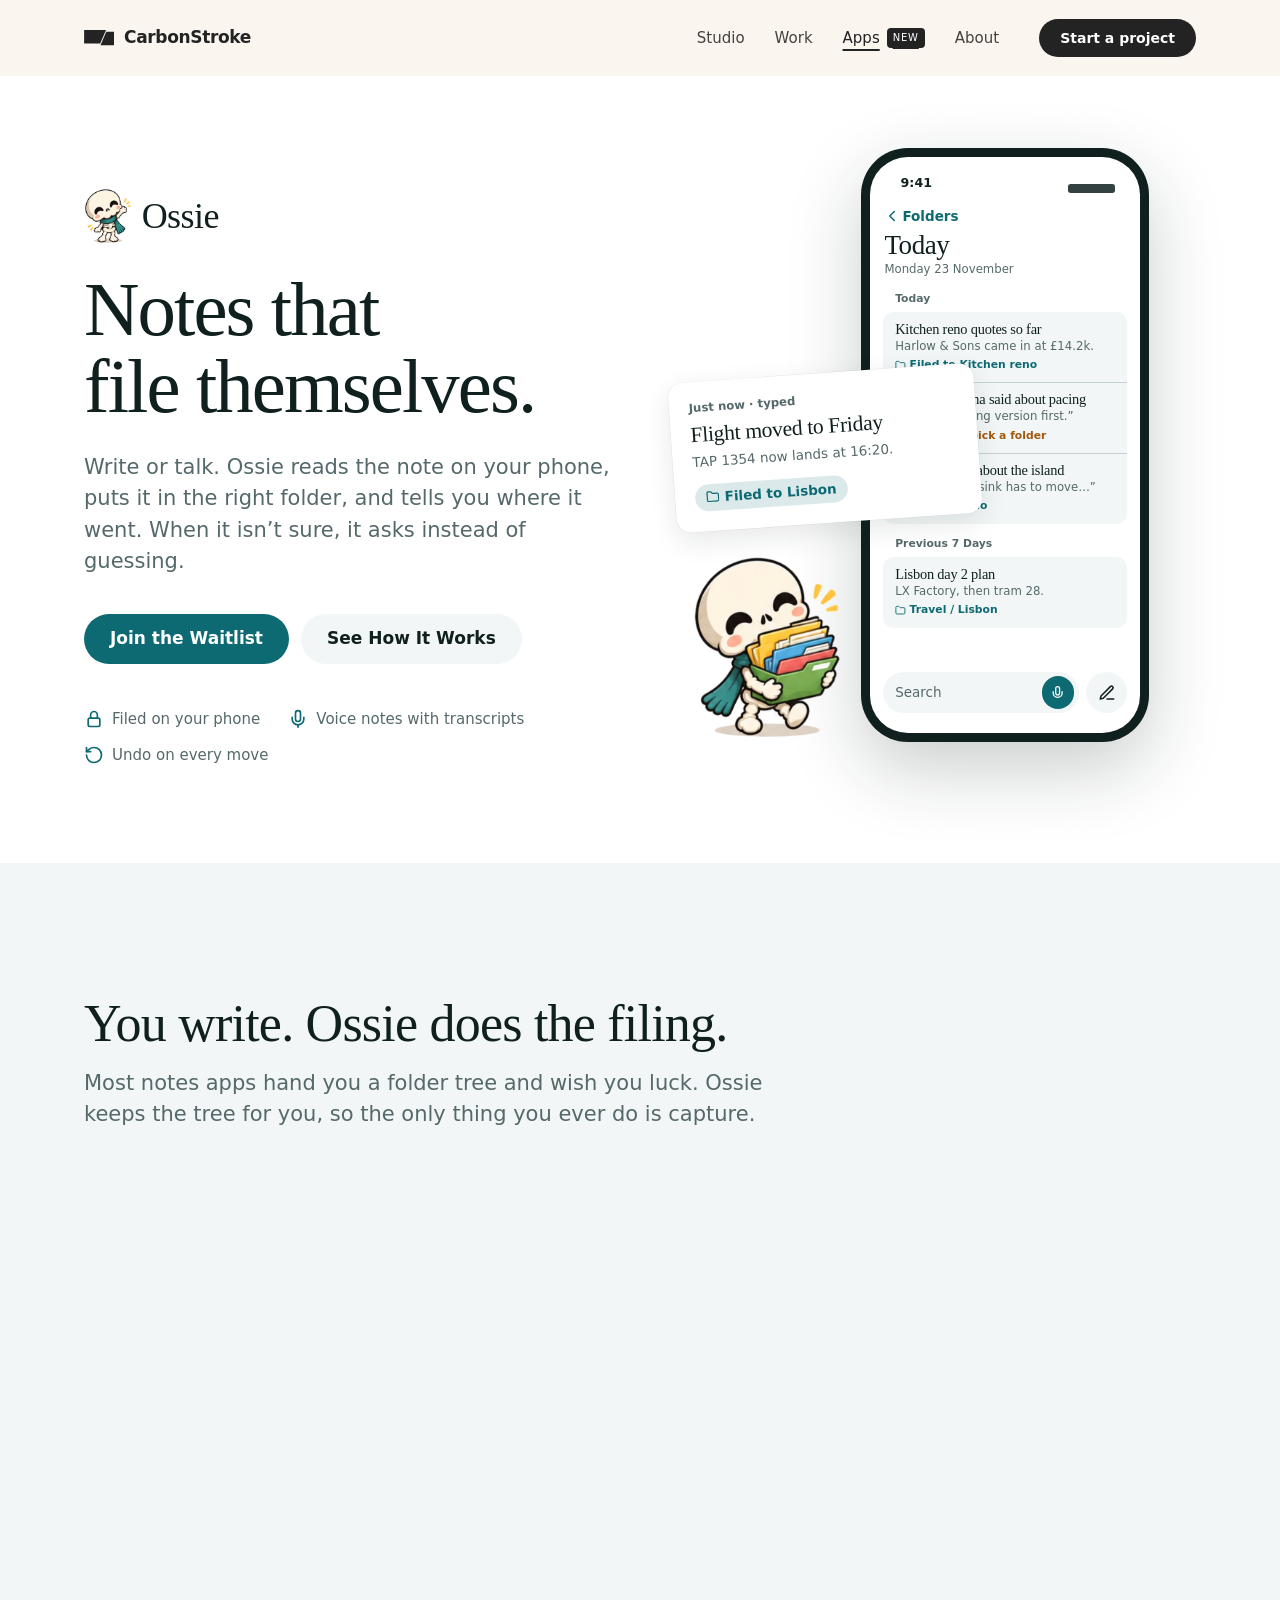
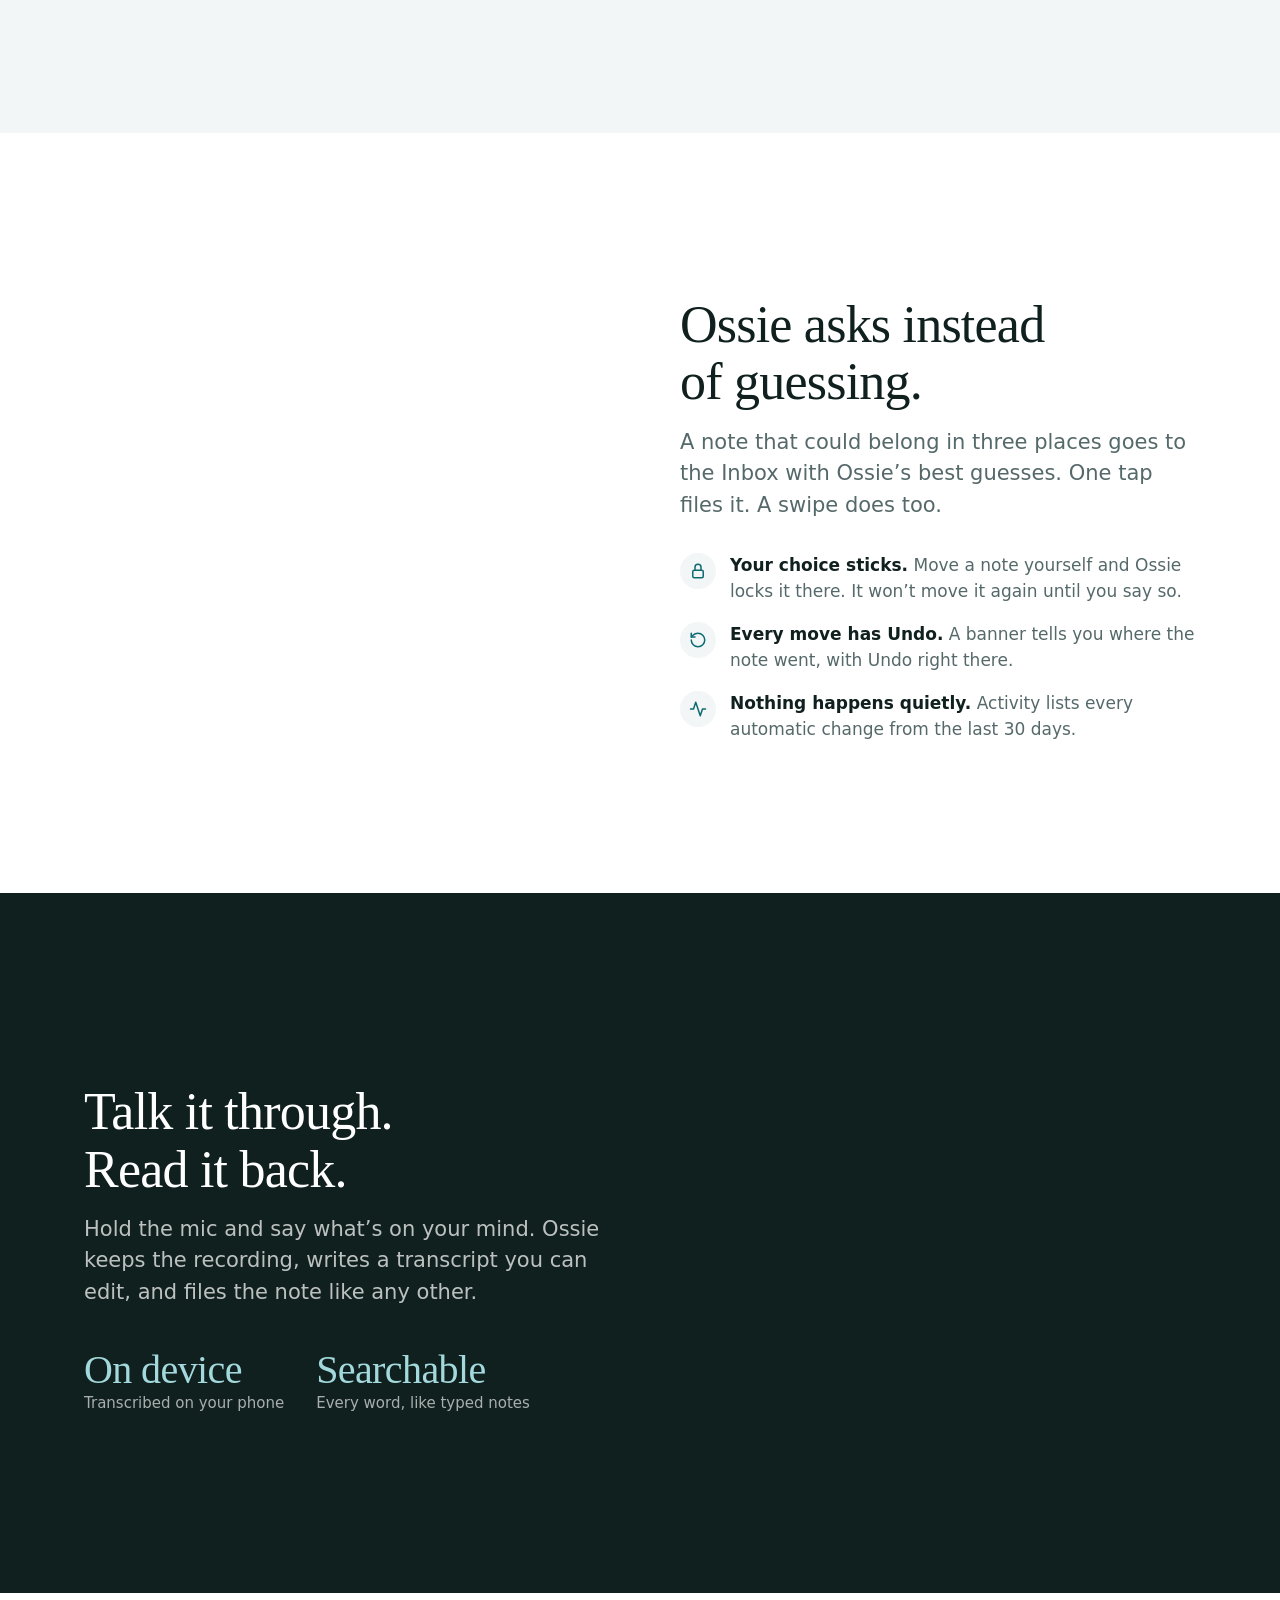
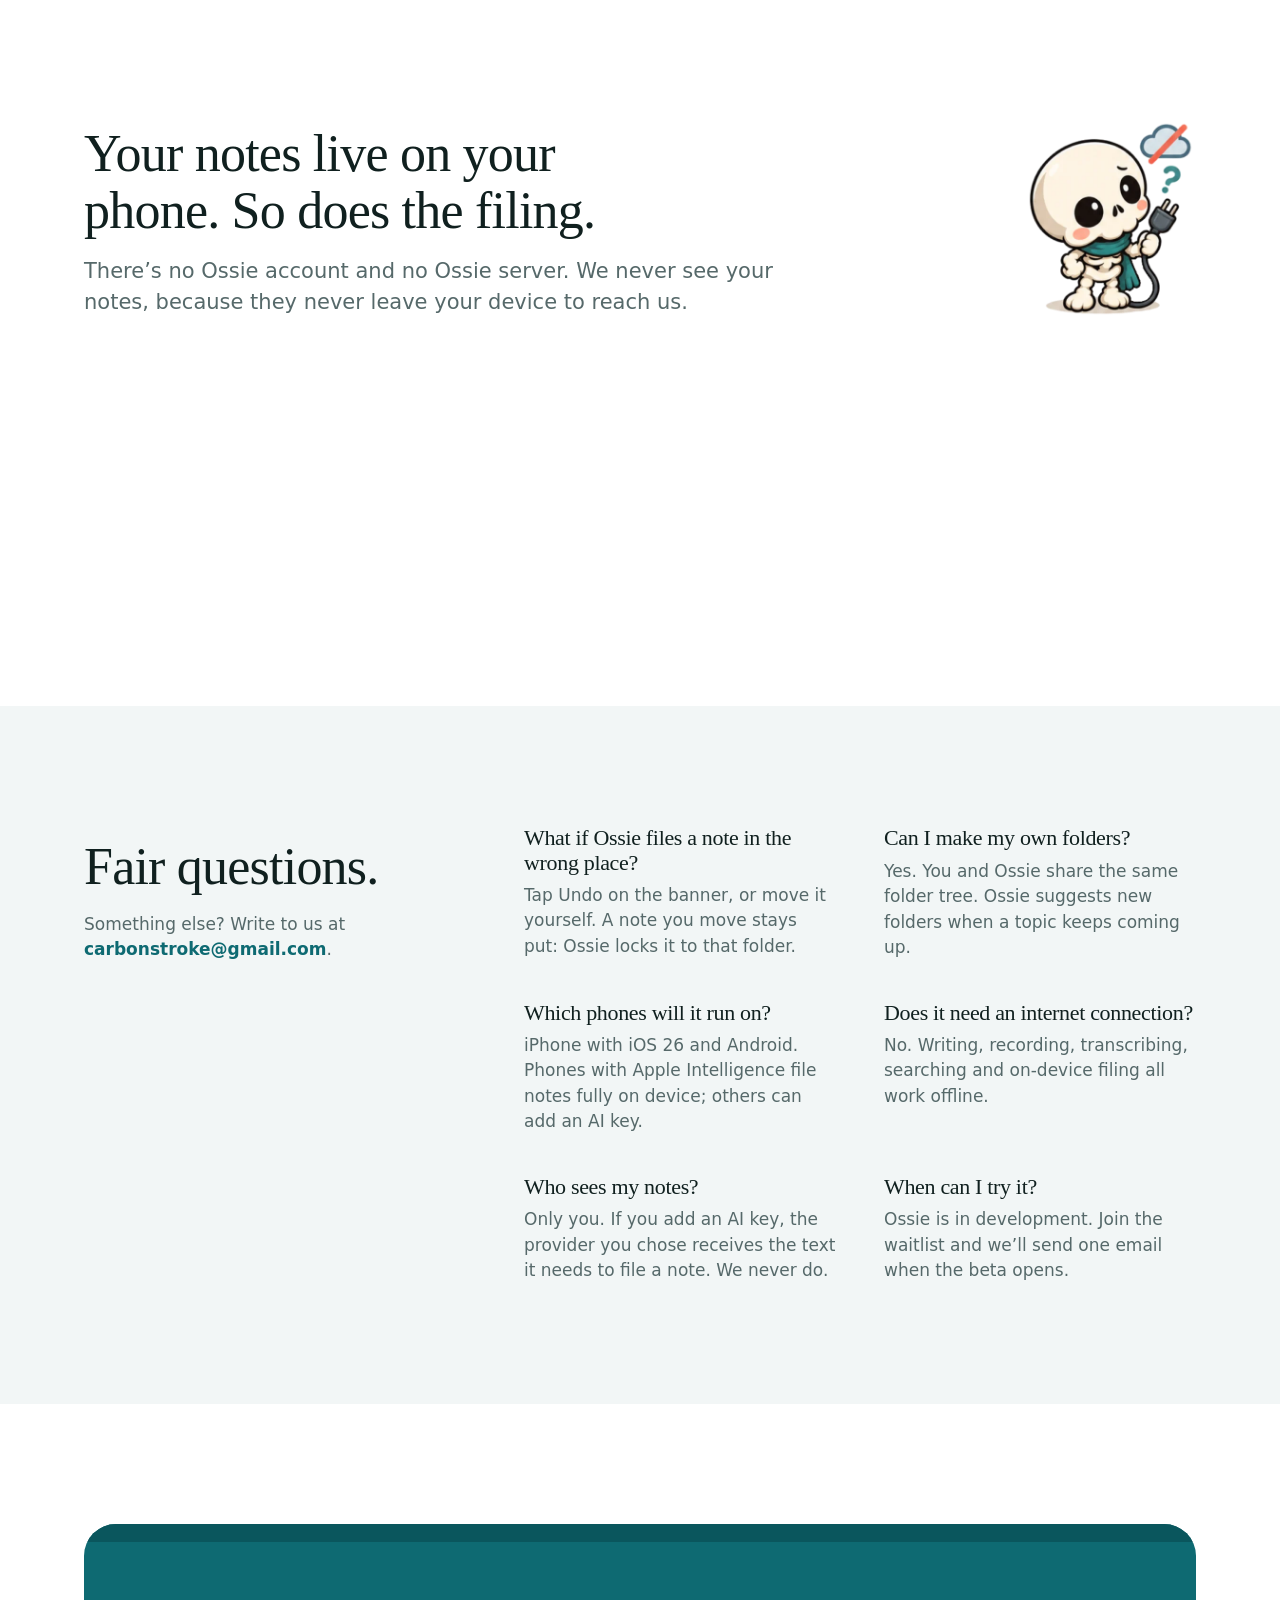
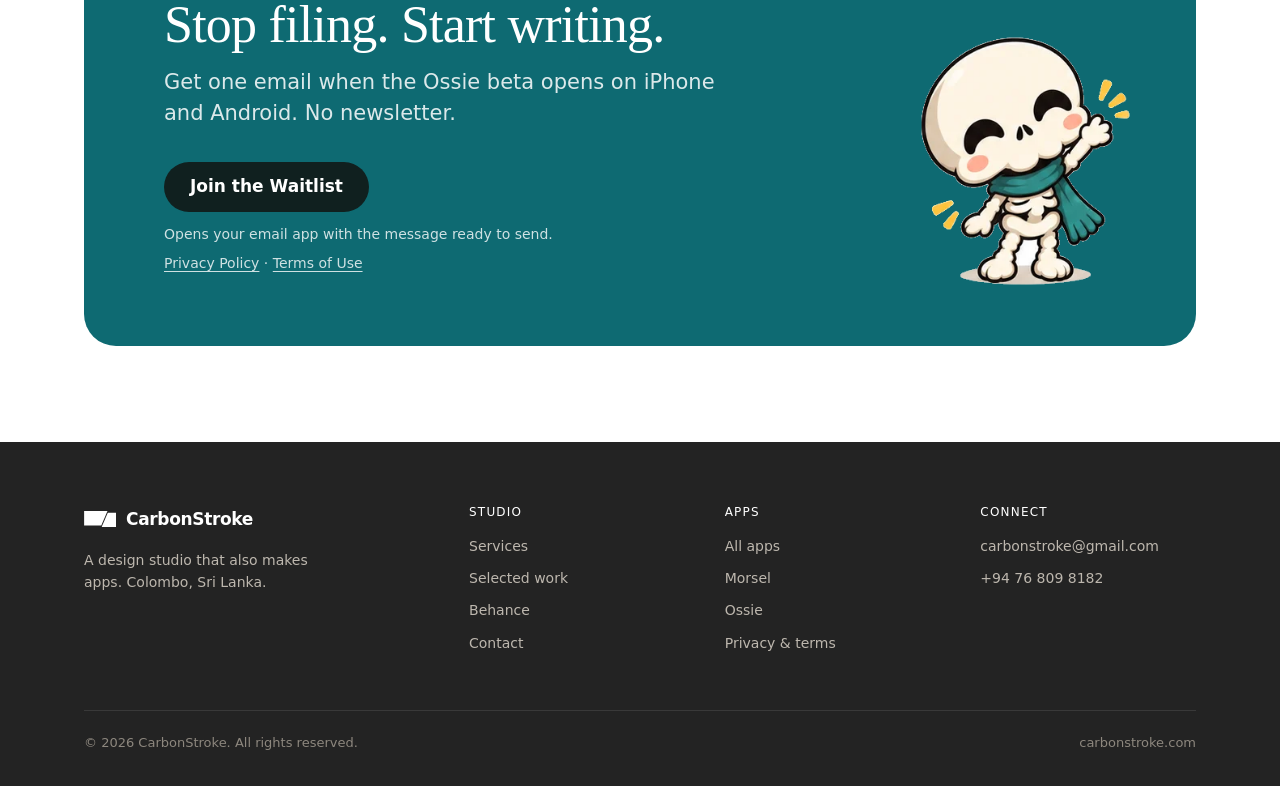
==== apps/ossie/index.html @ 04b5a880 "feat: add the Ossie product page - Add the Ossie landing page and placeholder privacy and terms page" ====
<!doctype html>
<html lang="en">
<head>
  <meta charset="utf-8" />
  <meta name="viewport" content="width=device-width, initial-scale=1" />

  <!-- Security. Same policy as every other page; see docs/security/hardening.md.
       The sha256 hash covers the one inline script at the bottom of this head.
       style-src has no 'unsafe-inline', so this page uses no style attributes:
       every rule lives in css/ossie.css. -->
  <meta http-equiv="Content-Security-Policy" content="
    default-src 'none';
    script-src 'self' 'sha256-/x7W7R75k8Roq0WaVRQX9blP4OufE5xbAdzklGxsgpw=';
    style-src 'self' https://fonts.googleapis.com;
    font-src https://fonts.gstatic.com;
    img-src 'self' data:;
    form-action 'none';
    base-uri 'none';
    upgrade-insecure-requests;
  " />
  <meta name="referrer" content="strict-origin-when-cross-origin" />

  <title>Ossie: notes that file themselves | CarbonStroke</title>
  <meta name="description" content="Write or talk. Ossie reads the note on your phone, puts it in the right folder, and tells you where it went. In development for iPhone and Android." />

  <meta property="og:title" content="Ossie: notes that file themselves" />
  <meta property="og:description" content="Write or talk. Ossie reads the note on your phone, puts it in the right folder, and tells you where it went." />
  <meta property="og:type" content="website" />
  <meta property="og:url" content="https://www.carbonstroke.com/apps/ossie/" />
  <meta property="og:image" content="https://www.carbonstroke.com/assets/img/hero.jpg" />

  <link rel="icon" type="image/svg+xml" href="../../assets/logo/cs-black.svg" />

  <link rel="preconnect" href="https://fonts.googleapis.com" />
  <link rel="preconnect" href="https://fonts.gstatic.com" crossorigin />
  <link href="https://fonts.googleapis.com/css2?family=Geist:wght@500;600;700&family=Figtree:wght@400;500;600;700&family=Newsreader:opsz,wght@6..72,400;6..72,500;6..72,600&display=swap" rel="stylesheet" />

  <link rel="stylesheet" href="../../css/styles.css?v=6" />
  <link rel="stylesheet" href="../../css/ossie.css?v=3" />

  <!-- Content ships visible; the scroll-reveal animation is opt-in and only
       applies once we know scripting is available. -->
  <script>document.documentElement.classList.add('js');</script>
</head>
<body>
<a class="skip" href="#main">Skip to content</a>
<header class="hdr" id="top">
  <div class="wrap hdr-in">
    <a class="brand" href="../../" aria-label="CarbonStroke home"><svg viewBox="0 0 196 100" fill="#232323" aria-hidden="true"><path d="M145.737 11.3223L107.428 99.926H195.958V11.3223H145.737Z"/><path d="M105.736 88.749L143.972 0.21875H0.587891V88.749H105.736Z"/></svg>CarbonStroke</a>
    <nav class="nav" aria-label="Primary">
      <a href="../../#studio">Studio</a>
      <a href="../../#work">Work</a>
      <a href="../../#apps" class="new on" aria-current="page">Apps <i class="tag-new">NEW</i></a>
      <a href="../../#about">About</a>
    </nav>
    <a class="btn btn-dark btn-sm" href="../../#contact">Start a project</a>
    <button class="nav-toggle" aria-label="Open menu" aria-expanded="false" aria-controls="mobile-menu"><span></span><span></span><span></span></button>
  </div>
  <div class="mobile-menu" id="mobile-menu" hidden>
    <a href="../../#studio">Studio</a>
    <a href="../../#work">Work</a>
    <a href="../../#apps">Apps</a>
    <a href="../../#about">About</a>
    <a class="btn btn-dark btn-sm" href="../../#contact">Start a project</a>
  </div>
</header>

<main id="main" class="os">

<!-- ================= HERO ================= -->
<section class="os-hero">
  <div class="os-wrap os-hero-in">
    <div class="os-hero-copy">
      <div class="os-brand"><img src="../../assets/img/apps/ossie/wave.webp" alt="" width="48" height="56" /><span>Ossie</span></div>
      <h1>Notes that<br />file themselves.</h1>
      <p class="os-lead">Write or talk. Ossie reads the note on your phone, puts it in the right folder, and tells you where it went. When it isn’t sure, it asks instead of guessing.</p>
      <div class="os-acts">
        <a class="os-btn" href="#waitlist">Join the Waitlist</a>
        <a class="os-btn secondary" href="#how">See How It Works</a>
      </div>
      <div class="os-facts">
        <span><svg class="os-ic" viewBox="0 0 24 24" aria-hidden="true"><rect x="5" y="11" width="14" height="10" rx="2"/><path d="M8 11V7a4 4 0 0 1 8 0v4"/></svg>Filed on your phone</span>
        <span><svg class="os-ic" viewBox="0 0 24 24" aria-hidden="true"><path d="M12 2a3 3 0 0 0-3 3v7a3 3 0 0 0 6 0V5a3 3 0 0 0-3-3Z"/><path d="M19 10v2a7 7 0 0 1-14 0v-2"/><line x1="12" x2="12" y1="19" y2="22"/></svg>Voice notes with transcripts</span>
        <span><svg class="os-ic" viewBox="0 0 24 24" aria-hidden="true"><path d="M3 12a9 9 0 1 0 9-9 9.75 9.75 0 0 0-6.74 2.74L3 8"/><path d="M3 3v5h5"/></svg>Undo on every move</span>
      </div>
    </div>

    <div class="os-art" role="img" aria-label="Ossie’s Today screen on a phone, listing notes and the folders they were filed to, next to a new note that says Filed to Lisbon">
      <div class="os-phone" aria-hidden="true"><div class="os-screen">
        <div class="os-status"><span>9:41</span><i></i></div>
        <div class="os-back"><svg class="os-ic" viewBox="0 0 24 24"><path d="m15 18-6-6 6-6"/></svg>Folders</div>
        <div class="os-scr-title nr">Today</div>
        <div class="os-scr-date">Monday 23 November</div>
        <div class="os-gl">Today</div>
        <div class="os-grp">
          <div class="os-row"><h4>Kitchen reno quotes so far</h4><p>Harlow &amp; Sons came in at £14.2k.</p><div class="os-fo"><svg class="os-ic" viewBox="0 0 24 24"><path d="M20 20a2 2 0 0 0 2-2V8a2 2 0 0 0-2-2h-7.9a2 2 0 0 1-1.69-.9L9.6 3.9A2 2 0 0 0 7.93 3H4a2 2 0 0 0-2 2v13a2 2 0 0 0 2 2Z"/></svg>Filed to Kitchen reno</div></div>
          <div class="os-row"><h4>Something Ama said about pacing</h4><p>“Ship the boring version first.”</p><div class="os-fo inbox"><svg class="os-ic" viewBox="0 0 24 24"><polyline points="22 12 16 12 14 15 10 15 8 12 2 12"/><path d="M5.45 5.11 2 12v6a2 2 0 0 0 2 2h16a2 2 0 0 0 2-2v-6l-3.45-6.89A2 2 0 0 0 16.76 4H7.24a2 2 0 0 0-1.79 1.11z"/></svg>In Inbox · pick a folder</div></div>
          <div class="os-row"><h4>Call with Dev about the island</h4><p>0:42 · “so the sink has to move…”</p><div class="os-fo"><svg class="os-ic" viewBox="0 0 24 24"><path d="M20 20a2 2 0 0 0 2-2V8a2 2 0 0 0-2-2h-7.9a2 2 0 0 1-1.69-.9L9.6 3.9A2 2 0 0 0 7.93 3H4a2 2 0 0 0-2 2v13a2 2 0 0 0 2 2Z"/></svg>Kitchen reno</div></div>
        </div>
        <div class="os-gl">Previous 7 Days</div>
        <div class="os-grp">
          <div class="os-row"><h4>Lisbon day 2 plan</h4><p>LX Factory, then tram 28.</p><div class="os-fo"><svg class="os-ic" viewBox="0 0 24 24"><path d="M20 20a2 2 0 0 0 2-2V8a2 2 0 0 0-2-2h-7.9a2 2 0 0 1-1.69-.9L9.6 3.9A2 2 0 0 0 7.93 3H4a2 2 0 0 0-2 2v13a2 2 0 0 0 2 2Z"/></svg>Travel / Lisbon</div></div>
        </div>
        <div class="os-dock">
          <div class="os-search">Search<b><svg class="os-ic" viewBox="0 0 24 24"><path d="M12 2a3 3 0 0 0-3 3v7a3 3 0 0 0 6 0V5a3 3 0 0 0-3-3Z"/><path d="M19 10v2a7 7 0 0 1-14 0v-2"/></svg></b></div>
          <span class="os-compose"><svg class="os-ic" viewBox="0 0 24 24"><path d="M12 20h9"/><path d="M16.5 3.5a2.12 2.12 0 0 1 3 3L7 19l-4 1 1-4Z"/></svg></span>
        </div>
      </div></div>
      <div class="os-ncard" aria-hidden="true">
        <div class="os-ncard-meta">Just now · typed</div>
        <h3>Flight moved to Friday</h3>
        <p>TAP 1354 now lands at 16:20.</p>
        <span class="os-pill"><svg viewBox="0 0 24 24"><path d="M20 20a2 2 0 0 0 2-2V8a2 2 0 0 0-2-2h-7.9a2 2 0 0 1-1.69-.9L9.6 3.9A2 2 0 0 0 7.93 3H4a2 2 0 0 0-2 2v13a2 2 0 0 0 2 2Z"/></svg>Filed to Lisbon</span>
      </div>
      <img class="os-mascot" src="../../assets/img/apps/ossie/folders.webp" alt="" width="171" height="210" />
    </div>
  </div>
</section>

<!-- ================= HOW IT WORKS ================= -->
<section class="os-how" id="how">
  <div class="os-wrap">
    <div class="os-intro">
      <h2 class="os-h2">You write. Ossie does the filing.</h2>
      <p class="os-lead">Most notes apps hand you a folder tree and wish you luck. Ossie keeps the tree for you, so the only thing you ever do is capture.</p>
    </div>
    <div class="os-steps">
      <article class="os-step reveal">
        <div class="os-step-top"><span class="nr" aria-hidden="true">1</span><img src="../../assets/img/apps/ossie/writing.webp" alt="" width="93" height="120" loading="lazy" /></div>
        <h3>Write or talk</h3>
        <p>Open Ossie and you land on Today. Type a note or hold the mic. No folder to choose, no title required. Tap Done.</p>
      </article>
      <article class="os-step reveal">
        <div class="os-step-top"><span class="nr" aria-hidden="true">2</span><img src="../../assets/img/apps/ossie/folders.webp" alt="" width="98" height="120" loading="lazy" /></div>
        <h3>Ossie files it</h3>
        <p>It reads the note, picks a folder, adds a title and a few tags, and makes a new folder when nothing fits.</p>
        <div class="os-tags">
          <span class="os-pill"><svg viewBox="0 0 24 24" aria-hidden="true"><path d="M20 20a2 2 0 0 0 2-2V8a2 2 0 0 0-2-2h-7.9a2 2 0 0 1-1.69-.9L9.6 3.9A2 2 0 0 0 7.93 3H4a2 2 0 0 0-2 2v13a2 2 0 0 0 2 2Z"/></svg>Filed to Kitchen reno</span>
          <span class="os-pill neutral">#quotes</span>
        </div>
      </article>
      <article class="os-step reveal">
        <div class="os-step-top"><span class="nr" aria-hidden="true">3</span><img src="../../assets/img/apps/ossie/thumbs.webp" alt="" width="102" height="120" loading="lazy" /></div>
        <h3>Find it later</h3>
        <p>Browse a tidy folder tree, open a tag, or search from the bottom of any screen. The note is where you’d look for it.</p>
      </article>
    </div>
  </div>
</section>

<!-- ================= INBOX ================= -->
<section class="os-inbox" id="inbox">
  <div class="os-wrap os-split">
    <div class="os-inbox-card reveal" role="img" aria-label="Ossie’s Inbox: a note about pacing waits with three best-guess folders, Work / Product, Ideas and Reading">
      <div aria-hidden="true">
        <div class="os-inbox-head"><svg class="os-ic" viewBox="0 0 24 24"><polyline points="22 12 16 12 14 15 10 15 8 12 2 12"/><path d="M5.45 5.11 2 12v6a2 2 0 0 0 2 2h16a2 2 0 0 0 2-2v-6l-3.45-6.89A2 2 0 0 0 16.76 4H7.24a2 2 0 0 0-1.79 1.11z"/></svg>Inbox · 2 notes need a folder</div>
        <div class="os-note">
          <div class="os-note-meta">9:33 · typed</div>
          <h3>Something Ama said about pacing</h3>
          <p>“Ship the boring version first, then make it lovely.”</p>
          <div class="os-guess-label">Best guesses</div>
          <div class="os-guesses"><span class="on">Work / Product</span><span>Ideas</span><span>Reading</span><span class="other">Other…</span></div>
        </div>
        <div class="os-note faded">
          <h3>Book the boiler service</h3>
          <p>Swipe right to file to Home, left for more folders.</p>
        </div>
      </div>
      <img class="os-mascot" src="../../assets/img/apps/ossie/inbox.webp" alt="" width="165" height="190" loading="lazy" />
    </div>
    <div>
      <h2 class="os-h2">Ossie asks instead of guessing.</h2>
      <p class="os-lead">A note that could belong in three places goes to the Inbox with Ossie’s best guesses. One tap files it. A swipe does too.</p>
      <ul class="os-points">
        <li><span aria-hidden="true"><svg class="os-ic" viewBox="0 0 24 24"><rect x="5" y="11" width="14" height="10" rx="2"/><path d="M8 11V7a4 4 0 0 1 8 0v4"/></svg></span><div><b>Your choice sticks.</b> <span class="os-muted">Move a note yourself and Ossie locks it there. It won’t move it again until you say so.</span></div></li>
        <li><span aria-hidden="true"><svg class="os-ic" viewBox="0 0 24 24"><path d="M3 12a9 9 0 1 0 9-9 9.75 9.75 0 0 0-6.74 2.74L3 8"/><path d="M3 3v5h5"/></svg></span><div><b>Every move has Undo.</b> <span class="os-muted">A banner tells you where the note went, with Undo right there.</span></div></li>
        <li><span aria-hidden="true"><svg class="os-ic" viewBox="0 0 24 24"><path d="M22 12h-4l-3 9L9 3l-3 9H2"/></svg></span><div><b>Nothing happens quietly.</b> <span class="os-muted">Activity lists every automatic change from the last 30 days.</span></div></li>
      </ul>
    </div>
  </div>
</section>

<!-- ================= VOICE ================= -->
<section class="os-voice" id="voice">
  <div class="os-wrap os-split">
    <div>
      <h2 class="os-h2">Talk it through.<br />Read it back.</h2>
      <p class="os-lead">Hold the mic and say what’s on your mind. Ossie keeps the recording, writes a transcript you can edit, and files the note like any other.</p>
      <div class="os-stats">
        <div><div class="nr">On device</div><div>Transcribed on your phone</div></div>
        <div><div class="nr">Searchable</div><div>Every word, like typed notes</div></div>
      </div>
    </div>
    <div class="os-voice-art reveal">
      <div class="os-vcard" role="img" aria-label="A 42-second voice note called Call with Dev about the island, with its transcript, filed to Kitchen reno">
        <div aria-hidden="true">
          <div class="os-note-meta">Monday 9:12 · voice note</div>
          <h3>Call with Dev about the island</h3>
          <div class="os-player">
            <span class="os-play"><svg viewBox="0 0 24 24"><polygon points="7 4 20 12 7 20 7 4"/></svg></span>
            <svg class="os-wave" viewBox="0 0 260 36" preserveAspectRatio="none"><g fill="#A3D9DC"><rect x="0" y="14" width="4" height="8" rx="2"/><rect x="9" y="9" width="4" height="18" rx="2"/><rect x="18" y="4" width="4" height="28" rx="2"/><rect x="27" y="11" width="4" height="14" rx="2"/><rect x="36" y="6" width="4" height="24" rx="2"/><rect x="45" y="13" width="4" height="10" rx="2"/><rect x="54" y="2" width="4" height="32" rx="2"/><rect x="63" y="9" width="4" height="18" rx="2"/><rect x="72" y="12" width="4" height="12" rx="2"/><rect x="81" y="5" width="4" height="26" rx="2"/></g><g fill="#3A3A3C"><rect x="90" y="10" width="4" height="16" rx="2"/><rect x="99" y="4" width="4" height="28" rx="2"/><rect x="108" y="12" width="4" height="12" rx="2"/><rect x="117" y="7" width="4" height="22" rx="2"/><rect x="126" y="14" width="4" height="8" rx="2"/><rect x="135" y="3" width="4" height="30" rx="2"/><rect x="144" y="10" width="4" height="16" rx="2"/><rect x="153" y="6" width="4" height="24" rx="2"/><rect x="162" y="12" width="4" height="12" rx="2"/><rect x="171" y="8" width="4" height="20" rx="2"/><rect x="180" y="13" width="4" height="10" rx="2"/><rect x="189" y="5" width="4" height="26" rx="2"/><rect x="198" y="11" width="4" height="14" rx="2"/><rect x="207" y="8" width="4" height="20" rx="2"/><rect x="216" y="14" width="4" height="8" rx="2"/><rect x="225" y="6" width="4" height="24" rx="2"/><rect x="234" y="11" width="4" height="14" rx="2"/><rect x="243" y="14" width="4" height="8" rx="2"/><rect x="252" y="15" width="4" height="6" rx="2"/></g></svg>
            <span>0:42</span>
          </div>
          <div class="os-tr-label">Transcript</div>
          <p>So the sink has to move about forty centimetres left, which means the island loses one drawer stack. Dev thinks we keep the overhang. Ask Harlow if that changes the quote.</p>
          <div class="os-tags"><span class="os-pill">Filed to Kitchen reno</span><span class="os-pill neutral">#island</span></div>
        </div>
      </div>
      <img class="os-mascot" src="../../assets/img/apps/ossie/mic.webp" alt="" width="153" height="180" loading="lazy" />
    </div>
  </div>
</section>

<!-- ================= PRIVACY ================= -->
<section class="os-privacy" id="privacy">
  <div class="os-wrap">
    <div class="os-privacy-head">
      <div class="os-intro">
        <h2 class="os-h2">Your notes live on your phone. So does the filing.</h2>
        <p class="os-lead">There’s no Ossie account and no Ossie server. We never see your notes, because they never leave your device to reach us.</p>
      </div>
      <img src="../../assets/img/apps/ossie/unplugged.webp" alt="" width="171" height="200" loading="lazy" />
    </div>
    <div class="os-modes">
      <div class="os-mode reveal">
        <svg class="os-ic" viewBox="0 0 24 24" aria-hidden="true"><rect x="5" y="2" width="14" height="20" rx="2"/><path d="M12 18h.01"/></svg>
        <h3>With Apple Intelligence</h3>
        <p>Filing, titles and tags run on the on-device model. Nothing is sent anywhere.</p>
      </div>
      <div class="os-mode reveal">
        <svg class="os-ic" viewBox="0 0 24 24" aria-hidden="true"><circle cx="7.5" cy="15.5" r="5.5"/><path d="m21 2-9.6 9.6"/><path d="m15.5 7.5 3 3L22 7l-3-3"/></svg>
        <h3>With your own AI key</h3>
        <p>On other phones, paste a key from Anthropic, OpenAI, Gemini or another provider. Notes go straight from your phone to them, never through us.</p>
      </div>
      <div class="os-mode reveal">
        <svg class="os-ic" viewBox="0 0 24 24" aria-hidden="true"><path d="M20 20a2 2 0 0 0 2-2V8a2 2 0 0 0-2-2h-7.9a2 2 0 0 1-1.69-.9L9.6 3.9A2 2 0 0 0 7.93 3H4a2 2 0 0 0-2 2v13a2 2 0 0 0 2 2Z"/></svg>
        <h3>With no AI at all</h3>
        <p>Writing, voice, transcripts, search and manual filing all still work. New notes wait in the Inbox with simple suggestions.</p>
      </div>
    </div>
  </div>
</section>

<!-- ================= FAQ ================= -->
<section class="os-faq" id="faq">
  <div class="os-wrap os-faq-in">
    <div>
      <h2 class="os-h2">Fair questions.</h2>
      <p class="os-muted">Something else? Write to us at <a href="mailto:carbonstroke@gmail.com?subject=Question%20about%20Ossie">carbonstroke@gmail.com</a>.</p>
    </div>
    <div class="os-qs">
      <div><h3>What if Ossie files a note in the wrong place?</h3><p>Tap Undo on the banner, or move it yourself. A note you move stays put: Ossie locks it to that folder.</p></div>
      <div><h3>Can I make my own folders?</h3><p>Yes. You and Ossie share the same folder tree. Ossie suggests new folders when a topic keeps coming up.</p></div>
      <div><h3>Which phones will it run on?</h3><p>iPhone with iOS 26 and Android. Phones with Apple Intelligence file notes fully on device; others can add an AI key.</p></div>
      <div><h3>Does it need an internet connection?</h3><p>No. Writing, recording, transcribing, searching and on-device filing all work offline.</p></div>
      <div><h3>Who sees my notes?</h3><p>Only you. If you add an AI key, the provider you chose receives the text it needs to file a note. We never do.</p></div>
      <div><h3>When can I try it?</h3><p>Ossie is in development. Join the waitlist and we’ll send one email when the beta opens.</p></div>
    </div>
  </div>
</section>

<!-- ================= WAITLIST ================= -->
<section class="os-wait" id="waitlist">
  <div class="os-wrap">
    <div class="os-wait-box">
      <div>
        <h2 class="os-h2">Stop filing. Start writing.</h2>
        <p class="os-lead">Get one email when the Ossie beta opens on iPhone and Android. No newsletter.</p>
        <div class="os-acts">
          <a class="os-btn dark" href="mailto:carbonstroke@gmail.com?subject=Add%20me%20to%20the%20Ossie%20waitlist&amp;body=Please%20email%20me%20when%20the%20Ossie%20beta%20opens.">Join the Waitlist</a>
          <small>Opens your email app with the message ready to send.</small>
          <small class="os-legal-links"><a href="privacy.html">Privacy Policy</a> · <a href="terms.html">Terms of Use</a></small>
        </div>
      </div>
      <img src="../../assets/img/apps/ossie/wave.webp" alt="" width="221" height="260" loading="lazy" />
    </div>
  </div>
</section>

</main>

<footer class="ft" id="about">
  <div class="wrap">
    <div class="ft-in">
      <div>
        <a class="brand" href="../../" aria-label="CarbonStroke home"><svg viewBox="0 0 196 100" fill="#fff" aria-hidden="true"><path d="M145.737 11.3223L107.428 99.926H195.958V11.3223H145.737Z"/><path d="M105.736 88.749L143.972 0.21875H0.587891V88.749H105.736Z"/></svg>CarbonStroke</a>
        <p class="ft-about">A design studio that also makes apps. Colombo, Sri Lanka.</p>
      </div>
      <div>
        <h4>Studio</h4>
        <ul>
          <li><a href="../../#studio">Services</a></li>
          <li><a href="../../#work">Selected work</a></li>
          <li><a href="https://www.behance.net/kumudithaperera" rel="noopener">Behance</a></li>
          <li><a href="../../#contact">Contact</a></li>
        </ul>
      </div>
      <div>
        <h4>Apps</h4>
        <ul>
          <li><a href="../../#apps">All apps</a></li>
          <li><a href="../morsel.html">Morsel</a></li>
          <li><a href="./">Ossie</a></li>
          <li><a href="https://morselrecipe.github.io/privacy.html" rel="noopener">Privacy &amp; terms</a></li>
        </ul>
      </div>
      <div>
        <h4>Connect</h4>
        <ul>
          <li><a href="mailto:carbonstroke@gmail.com">carbonstroke@gmail.com</a></li>
          <li><a href="tel:+94768098182">+94 76 809 8182</a></li>
        </ul>
      </div>
    </div>
    <div class="ft-b"><span>&copy; <span id="year">2026</span> CarbonStroke. All rights reserved.</span><span>carbonstroke.com</span></div>
  </div>
</footer>

<script src="../../js/main.js?v=4"></script>
</body>
</html>
---- css/styles.css ----
/* ============================================================
   CarbonStroke — site styles
   Active theme: Geist (headings) + Figtree (body and labels).
   Source designs: Doop canvas "CarbonStroke website" (Landing A
   and the case study frames).
   ============================================================ */

:root {
  --cream: #faf5ee;
  --cream-2: #f3ebdf;
  --ink: #232323;
  --muted: #6a6660;
  --body: #3f3b36;
  --orange: #e5843c;
  --orange-t: #a8511a;
  --paprika: #e8552d;
  --line: #e6dfd4;
  --head: "Geist", system-ui, sans-serif;
  --sans: "Figtree", system-ui, sans-serif;
}

*, *::before, *::after { margin: 0; box-sizing: border-box; }
html { scroll-behavior: smooth; }
body {
  font-family: var(--sans);
  color: var(--ink);
  background: var(--cream);
  font-size: 16px;
  line-height: 1.6;
  -webkit-font-smoothing: antialiased;
  overflow-x: hidden;
}
img { display: block; max-width: 100%; height: auto; }
a { color: inherit; text-decoration: none; }
h1, h2, h3, h4 { font-family: var(--head); font-weight: 600; letter-spacing: -.04em; line-height: 1.08; }
:focus-visible { outline: 2px solid var(--orange); outline-offset: 3px; border-radius: 4px; }
section[id], footer[id] { scroll-margin-top: 24px; }

.wrap { max-width: 1160px; margin: 0 auto; padding: 0 24px; }
.skip { position: absolute; left: -9999px; top: 8px; z-index: 50; background: var(--ink); color: #fff; padding: 10px 16px; border-radius: 8px; }
.skip:focus { left: 16px; }

/* ---------- Buttons ---------- */
.btn {
  display: inline-flex; align-items: center; justify-content: center; gap: 10px;
  padding: 14px 24px; border-radius: 999px; font: 600 15px/1.2 var(--sans);
  border: 1.5px solid transparent; cursor: pointer; transition: transform .15s ease, background-color .15s ease;
}
.btn:hover { transform: translateY(-1px); }
.btn-sm { padding: 10px 20px; font-size: 14px; }
.btn-dark { background: var(--ink); color: #fff; }
.btn-dark:hover { background: #000; }
.btn-ghost { border-color: rgba(35, 35, 35, .4); background: rgba(250, 245, 238, .6); color: var(--ink); }
.btn-pap { background: var(--paprika); color: #fff; }
.btn .arr { width: 16px; height: 16px; }

/* ---------- Header ---------- */
.hdr { position: relative; z-index: 10; }
.hdr-over { position: absolute; top: 0; left: 0; right: 0; }
.hdr-in { display: flex; align-items: center; height: 76px; gap: 40px; }
.brand { display: flex; align-items: center; gap: 10px; font-weight: 600; font-size: 17px; letter-spacing: -.02em; }
.brand svg { width: 30px; height: auto; }
.nav { display: flex; gap: 30px; margin-left: auto; font-size: 15px; font-weight: 500; color: #45423d; }
.nav a:hover, .nav .on { color: var(--ink); text-decoration: underline; text-underline-offset: 6px; text-decoration-thickness: 1.5px; }
.nav a.new { display: inline-flex; align-items: center; gap: 7px; }
.tag-new { font-style: normal; font-size: 10px; letter-spacing: .08em; background: var(--ink); color: #fff; padding: 2px 6px; border-radius: 4px; text-decoration: none; }
.nav-toggle { display: none; margin-left: auto; width: 44px; height: 44px; border: 0; background: transparent; cursor: pointer; padding: 11px 10px; }
.nav-toggle span { display: block; height: 2px; background: var(--ink); border-radius: 2px; }
.nav-toggle span + span { margin-top: 6px; }
.mobile-menu { background: var(--cream); border-top: 1px solid var(--line); border-bottom: 1px solid var(--line); padding: 12px 24px 20px; display: grid; gap: 4px; }
.mobile-menu[hidden] { display: none; }
.mobile-menu a { padding: 10px 0; font-weight: 500; }
.mobile-menu .btn { margin-top: 8px; }

/* ---------- Home: hero ---------- */
.hero { position: relative; min-height: 740px; overflow: hidden; }
.hero .bg { position: absolute; inset: 0; width: 100%; height: 100%; object-fit: cover; object-position: center 70%; }
.hero .scrim { position: absolute; inset: 0; background: linear-gradient(90deg, rgba(250,245,238,.97) 0%, rgba(250,245,238,.9) 38%, rgba(250,245,238,.2) 66%, rgba(250,245,238,0) 100%); }
.hero-in { position: relative; z-index: 2; padding: 196px 0 120px; max-width: 660px; }
.hero h1 { font-size: clamp(44px, 6.2vw, 74px); }
.hero h1 em, .accent { font-style: normal; color: var(--orange-t); }
.hero .lead { margin-top: 26px; font-size: 18px; color: #4a463f; max-width: 520px; }
.hero .acts { display: flex; flex-wrap: wrap; gap: 12px; margin-top: 36px; }

/* ---------- Home: sections ---------- */
.sec { padding: 120px 0; }
.sec-head { display: flex; justify-content: space-between; align-items: flex-end; gap: 40px; margin-bottom: 56px; }
.sec-head h2 { font-size: clamp(36px, 4.4vw, 54px); max-width: 620px; }
.sec-head p { max-width: 380px; color: var(--muted); }

.svc { display: grid; grid-template-columns: repeat(3, 1fr); border-top: 1px solid var(--line); }
.svc-i { padding: 32px 32px 36px 0; border-bottom: 1px solid var(--line); }
.svc-i:not(:nth-child(3n+1)) { padding-left: 32px; border-left: 1px solid var(--line); }
.svc-i .n { font-size: 12px; color: var(--orange-t); letter-spacing: .1em; text-transform: uppercase; }
.svc-i h3 { font-size: 26px; margin: 14px 0 10px; display: flex; align-items: center; gap: 12px; }
.svc-i h3 img { width: 36px; height: 36px; border-radius: 9px; }
.svc-i p { color: var(--muted); font-size: 15px; }

/* Apps */
.apps { background: var(--ink); color: #f3eee6; padding: 120px 0 110px; }
.apps .sec-head p { color: #b4aea5; }
.apps .sec-head h2 em { font-style: normal; color: var(--orange); }
.feat { position: relative; display: grid; grid-template-columns: 1fr 1.05fr; background: #2f2c29; border-radius: 28px; overflow: hidden; border: 1px solid rgba(255,255,255,.06); }
.feat-copy { padding: 56px 52px; display: flex; flex-direction: column; }
.app-id { display: flex; align-items: center; gap: 14px; }
.app-id img { width: 56px; height: 56px; border-radius: 14px; }
.app-id b { font-family: var(--head); font-weight: 600; font-size: 30px; display: block; line-height: 1; letter-spacing: -.04em; }
.app-id span { font-size: 13px; color: #a9a39a; }
.card-link { color: inherit; }
.card-link::after { content: ""; position: absolute; inset: 0; z-index: 1; }
.card-link:hover { text-decoration: underline; text-underline-offset: 6px; text-decoration-thickness: 2px; }
.feat-acts a { position: relative; z-index: 2; }
.live { margin-left: auto; font-size: 11px; letter-spacing: .1em; color: #9fd3b0; border: 1px solid rgba(159,211,176,.35); padding: 5px 10px; border-radius: 999px; display: inline-flex; align-items: center; gap: 7px; }
.live::before { content: ""; width: 6px; height: 6px; border-radius: 50%; background: #7bb08e; }
.feat-copy h3 { font-size: clamp(32px, 3.4vw, 44px); margin-top: 40px; color: #fff; }
.feat-copy p { margin-top: 16px; color: #c3bdb4; max-width: 420px; }
.ticks { list-style: none; padding: 0; margin-top: 26px; display: grid; gap: 12px; font-size: 15px; color: #e6e0d7; }
.ticks li { display: flex; gap: 12px; align-items: center; }
.ticks li::before { content: ""; width: 18px; height: 2px; background: var(--paprika); flex: none; }
.feat-acts { margin-top: auto; padding-top: 36px; display: flex; flex-wrap: wrap; gap: 12px 16px; align-items: center; }
.feat-acts .btn { min-width: 250px; max-width: 100%; }
.url { font-size: 13px; color: #a9a39a; text-decoration: underline; text-underline-offset: 4px; }
.url:hover { color: #fff; }
.feat-art { background: radial-gradient(120% 90% at 70% 40%, #f2a27f 0%, #e8552d 55%, #c8431f 100%); position: relative; min-height: 600px; overflow: hidden; }
.feat-art img { position: absolute; width: 118%; max-width: none; left: -6%; top: 28px; }
.more-apps { display: grid; grid-template-columns: 1.6fr 1fr; gap: 24px; margin-top: 24px; }
.slot { border-radius: 22px; padding: 34px 36px; display: flex; gap: 22px; align-items: flex-start; }
.slot h4 { font-size: 22px; color: #fff; }
.slot p { font-size: 14px; color: #a9a39a; margin-top: 6px; }
.slot-ossie { position: relative; border: 1px solid rgba(255,255,255,.08); background: #2f2c29; }
.slot-links a { position: relative; z-index: 2; }
.slot-ossie > img { width: 64px; height: 64px; border-radius: 16px; flex: none; background: #fff; }
.slot-ossie .body-col { flex: 1; }
.slot-title { display: flex; align-items: center; flex-wrap: wrap; gap: 12px; }
.slot-title a:hover { text-decoration: underline; text-underline-offset: 4px; }
.dev { font-size: 10px; letter-spacing: .1em; color: #f2c48a; border: 1px solid rgba(242,196,138,.35); padding: 3px 8px; border-radius: 999px; }
.slot p.sub { color: #e6e0d7; margin-top: 2px; }
.slot-links { display: flex; flex-wrap: wrap; gap: 8px 20px; margin-top: 14px; }
.notify { font-size: 14px; font-weight: 600; color: var(--orange); }
.notify:hover { text-decoration: underline; text-underline-offset: 4px; }
.slot-solid { border: 1.5px solid rgba(255,255,255,.18); background: #2a2725; }
.slot .ic { width: 52px; height: 52px; border-radius: 14px; border: 1.5px solid rgba(229,132,60,.4); display: grid; place-items: center; color: var(--orange); font-size: 24px; flex: none; }

/* Client work */
.work { display: grid; grid-template-columns: repeat(6, 1fr); gap: 40px 24px; }
.w { grid-column: span 2; }
.w:nth-child(n+4) { grid-column: span 3; }
.w .th { height: 230px; border-radius: 18px; background: var(--cream-2) center / cover no-repeat; border: 1px solid var(--line); display: grid; place-items: center; overflow: hidden; transition: transform .2s ease; }
.w:hover .th { transform: translateY(-3px); }
.w:nth-child(n+4) .th { height: 300px; }
.w .th > img.cover-img { width: 100%; height: 100%; object-fit: cover; }
.w .th.dark { background: #141414; }
.w .th.dark img { height: 230px; width: auto; max-width: none; }
.w .th.light img { width: 56%; }
.w .cat { display: block; margin-top: 16px; font-size: 11px; letter-spacing: .1em; color: var(--orange-t); text-transform: uppercase; }
.w h3 { font-size: 22px; margin-top: 6px; }
.w:hover h3 { text-decoration: underline; text-underline-offset: 4px; text-decoration-thickness: 1.5px; }
.work-foot { display: flex; flex-wrap: wrap; gap: 32px; justify-content: space-between; align-items: center; margin-top: 56px; padding-top: 28px; border-top: 1px solid var(--line); }
.stats { display: flex; flex-wrap: wrap; gap: 24px 56px; }
.stats b { font-family: var(--head); font-weight: 600; font-size: 40px; line-height: 1; display: block; letter-spacing: -.04em; }
.stats span { font-size: 13px; color: var(--muted); }

/* Contact */
.cta { padding: 0 0 120px; }
.cta-box { background: var(--cream-2); border-radius: 32px; padding: 72px; display: grid; grid-template-columns: 1.1fr 1fr; gap: 64px; align-items: start; }
.cta-box h2 { font-size: clamp(38px, 4.6vw, 56px); }
.cta-box h2 em { font-style: normal; color: var(--orange-t); }
.cta-box > div > p { color: var(--muted); margin-top: 18px; max-width: 400px; }
.contact-meta { margin-top: 36px; display: grid; gap: 8px; font-size: 15px; }
.contact-meta span { color: var(--muted); display: inline-block; width: 70px; font-size: 12px; letter-spacing: .08em; text-transform: uppercase; }
.contact-meta a:hover { text-decoration: underline; text-underline-offset: 3px; }
.form { display: grid; gap: 14px; }
.form-row { display: grid; grid-template-columns: 1fr 1fr; gap: 14px; }
.f { position: relative; background: #fff; border: 1px solid #d9d0c3; border-radius: 14px; padding: 12px 16px; transition: border-color .15s ease; }
.f:focus-within { border-color: var(--ink); }
.f label { display: block; font-size: 12px; font-weight: 600; color: var(--ink); margin-bottom: 2px; }
.f input, .f select, .f textarea { display: block; width: 100%; border: 0; padding: 2px 0; background: transparent; font: 15px/1.5 var(--sans); color: var(--ink); outline: none; }
.f input::placeholder, .f textarea::placeholder { color: #8a847b; }
.f select { appearance: none; -webkit-appearance: none; padding-right: 24px; cursor: pointer; }
.f.sel::after { content: ""; position: absolute; right: 18px; bottom: 20px; width: 8px; height: 8px; border-right: 2px solid var(--ink); border-bottom: 2px solid var(--ink); transform: rotate(45deg); pointer-events: none; }
.f textarea { resize: vertical; min-height: 96px; }
.f.has-error { border-color: #b3261e; }
.field-error { font-size: 13px; color: #b3261e; margin-top: 4px; }
.form .btn { width: 100%; }
.form-note { font-size: 14px; color: var(--muted); min-height: 1.4em; }
.form-note.is-error { color: #b3261e; }
.form-note.is-success { color: #2f6b45; }

/* ---------- Footer ---------- */
.ft { background: var(--ink); color: #bdb7ae; padding: 64px 0 32px; }
.ft-in { display: grid; grid-template-columns: 1.6fr 1fr 1fr 1fr; gap: 40px; }
.ft .brand { color: #fff; }
.ft .brand svg { width: 32px; }
.ft-about { margin-top: 16px; font-size: 14px; max-width: 260px; }
.ft h4 { font-family: var(--sans); font-weight: 500; font-size: 12px; letter-spacing: .1em; color: #fff; margin-bottom: 16px; text-transform: uppercase; }
.ft ul { list-style: none; padding: 0; display: grid; gap: 10px; font-size: 14px; }
.ft ul a:hover { color: #fff; text-decoration: underline; text-underline-offset: 3px; }
.ft-b { display: flex; flex-wrap: wrap; gap: 8px 24px; justify-content: space-between; margin-top: 56px; padding-top: 22px; border-top: 1px solid rgba(255,255,255,.1); font-size: 13px; color: #8d877e; }

/* ---------- Case study pages ---------- */
.case { padding-bottom: 96px; }
.col { width: min(680px, 100% - 48px); margin: 0 auto; }
.back { display: inline-flex; align-items: center; gap: 8px; font-size: 13px; color: var(--muted); }
.back:hover { color: var(--ink); }
.back-bottom { margin-top: 32px; }
.top { padding: 56px 0 0; }
.byline { display: flex; flex-wrap: wrap; gap: 10px; margin-top: 40px; font-size: 13px; color: #8f8a82; }
.byline span + span::before { content: "·"; margin-right: 10px; }
h1.t { font-size: clamp(36px, 5vw, 52px); margin-top: 18px; text-wrap: balance; }
.meta { display: grid; grid-template-columns: repeat(3, 1fr); margin-top: 36px; border-top: 1px solid var(--line); border-bottom: 1px solid var(--line); }
.meta div { padding: 16px 0; }
.meta div + div { padding-left: 20px; border-left: 1px solid var(--line); }
.meta b { display: block; font-weight: 500; font-size: 12px; color: #8f8a82; letter-spacing: .04em; }
.meta span { font-size: 15px; font-weight: 500; }
.meta a { text-decoration: underline; text-underline-offset: 3px; }
.meta a:hover { color: var(--paprika); }
.cover { width: min(1000px, 100% - 48px); margin: 48px auto 0; border-radius: 24px; overflow: hidden; border: 1px solid var(--line); background: #fff; }
.cover img { width: 100%; }
.cover.logo { display: grid; place-items: center; height: 460px; }
.cover.dark { background: #141414; }
.cover.light { background: var(--cream-2); }
.cover.logo img.logo-tall { height: 420px; width: auto; }
.cover.logo img.logo-wide { width: 52%; }
.body { padding: 64px 0 24px; }
.body h2 { font-size: 32px; margin: 56px 0 16px; }
.body h2:first-child { margin-top: 0; }
.body h3 { font-size: 22px; margin: 40px 0 10px; }
.body p { font-size: 17px; line-height: 1.7; color: var(--body); margin: 0 0 16px; }
.body p b, .body li b { font-weight: 600; color: var(--ink); }
.body p.note { font-size: 14px; color: var(--muted); }
.body p.goal { font-size: 14px; font-weight: 500; color: var(--orange-t); margin: 0 0 12px; }
.body p a { font-weight: 600; color: var(--orange-t); text-decoration: underline; text-underline-offset: 3px; }
.body figure { margin: 28px 0 32px; }
.body figure img { width: 100%; border-radius: 14px; border: 1px solid var(--line); background: #fff; }
.body figure.narrow img { width: 70%; margin: 0 auto; }
.body figcaption { margin-top: 10px; font-size: 13px; color: var(--muted); }
.body figcaption b { font-weight: 500; color: var(--ink); margin-right: 6px; }
.body ul, .body ol { margin: 0 0 20px; padding-left: 22px; font-size: 17px; line-height: 1.7; color: var(--body); }
.body li { margin: 4px 0; padding-left: 4px; }
.body ol li::marker { font-size: 14px; color: var(--orange-t); }
.body ul li::marker { color: var(--orange-t); }
.body blockquote { margin: 32px 0; padding: 4px 0 4px 22px; border-left: 3px solid var(--orange); font-family: var(--head); font-weight: 500; letter-spacing: -.02em; font-size: 24px; line-height: 1.35; color: var(--ink); }
.issue { border: 1px solid var(--line); border-radius: 16px; padding: 22px 24px; margin: 0 0 14px; background: #fffdf9; }
.issue h3 { font-size: 21px; margin: 0; }
.issue ul { margin: 10px 0 14px; }
.issue .imp { font-size: 15px; color: var(--body); padding-top: 12px; border-top: 1px dashed var(--line); }
.issue .imp b { font-weight: 500; font-size: 12px; color: var(--orange-t); margin-right: 8px; }
.ba { display: grid; gap: 20px; margin: 24px 0 32px; }
.ba figure { margin: 0; }
.ba .lbl { display: inline-block; font-size: 12px; padding: 3px 10px; border-radius: 999px; border: 1px solid var(--line); margin-bottom: 10px; background: #fff; }
.ba .lbl.after { background: var(--ink); color: #fff; border-color: var(--ink); }
.next { display: flex; justify-content: space-between; align-items: center; gap: 20px; margin: 56px 0 0; padding: 28px 32px; border-radius: 20px; background: var(--cream-2); transition: background-color .15s ease; }
.next:hover { background: #ece2d3; }
.next b { font-family: var(--head); font-weight: 600; font-size: 24px; display: block; margin-top: 2px; letter-spacing: -.04em; line-height: 1.2; }
.next small { font-size: 14px; color: var(--muted); }
.next svg { flex: none; }
.more { padding: 40px 0 0; border-top: 1px solid var(--line); margin-top: 40px; }
.more h2 { font-size: 22px; margin-bottom: 12px; }
.row { display: flex; align-items: center; gap: 16px; padding: 12px 0; border-bottom: 1px solid var(--line); }
.row:hover span { text-decoration: underline; text-underline-offset: 3px; }
.row .th { width: 64px; height: 48px; border-radius: 10px; border: 1px solid var(--line); flex: none; display: grid; place-items: center; overflow: hidden; background: #fff; }
.row .th img.fill { width: 100%; height: 100%; object-fit: cover; }
.row .th img.mark { max-height: 40px; width: auto; }
.row .th.dark { background: #141414; }
.row .th.light { background: var(--cream-2); }
.row span { flex: 1; font-size: 16px; font-weight: 500; }
.row i { font-style: normal; color: var(--muted); }

/* ---------- Scroll reveal (opt-in once JS runs) ---------- */
.js .reveal { opacity: 0; transform: translateY(18px); transition: opacity .6s ease, transform .6s ease; }
.js .reveal.is-visible { opacity: 1; transform: none; }

/* ---------- Responsive ---------- */
@media (max-width: 1024px) {
  .hdr-in { gap: 24px; }
  .nav { gap: 20px; }
  .feat { grid-template-columns: 1fr; }
  .feat-art { min-height: 0; aspect-ratio: 4 / 3; }
  .feat-art img { width: 100%; left: 0; top: 24px; }
  .more-apps { grid-template-columns: 1fr; }
  .cta-box { grid-template-columns: 1fr; gap: 40px; padding: 56px 48px; }
  .ft-in { grid-template-columns: 1fr 1fr; }
}

@media (max-width: 760px) {
  .nav, .hdr-in > .btn { display: none; }
  .nav-toggle { display: block; }
  .hdr-over { background: rgba(250,245,238,.92); }
  .hero { min-height: 0; }
  .hero .scrim { background: linear-gradient(180deg, rgba(250,245,238,.96) 0%, rgba(250,245,238,.92) 60%, rgba(250,245,238,.55) 100%); }
  .hero-in { padding: 128px 0 88px; }
  .hero .lead { font-size: 17px; }
  .sec, .apps { padding: 80px 0; }
  .cta { padding-bottom: 80px; }
  .sec-head { flex-direction: column; align-items: flex-start; gap: 16px; margin-bottom: 40px; }
  .svc { grid-template-columns: 1fr; }
  .svc-i, .svc-i:not(:nth-child(3n+1)) { padding: 24px 0 28px; border-left: 0; }
  .feat-copy { padding: 36px 28px; }
  .app-id { flex-wrap: wrap; }
  .slot { padding: 28px 24px; flex-direction: column; gap: 16px; }
  .work { grid-template-columns: 1fr; gap: 36px; }
  .w, .w:nth-child(n+4) { grid-column: auto; }
  .w .th, .w:nth-child(n+4) .th { height: 220px; }
  .w .th.dark img { height: 180px; }
  .stats { gap: 24px 40px; }
  .cta-box { padding: 36px 22px; border-radius: 24px; }
  .form-row { grid-template-columns: 1fr; }
  .ft-in { grid-template-columns: 1fr; gap: 32px; }
  .top { padding-top: 32px; }
  .byline { margin-top: 28px; }
  .meta { grid-template-columns: 1fr; }
  .meta div + div { padding-left: 0; border-left: 0; border-top: 1px solid var(--line); }
  .cover { margin-top: 32px; border-radius: 16px; }
  .cover.logo { height: 260px; }
  .cover.logo img.logo-tall { height: 240px; }
  .body { padding-top: 44px; }
  .body h2 { font-size: 27px; margin-top: 44px; }
  .body figure.narrow img { width: 100%; }
  .next { padding: 22px 20px; }
  .next b { font-size: 20px; }
}

@media (prefers-reduced-motion: reduce) {
  html { scroll-behavior: auto; }
  *, *::before, *::after { transition: none !important; animation: none !important; }
  .js .reveal { opacity: 1; transform: none; }
}
---- css/ossie.css ----
/* ============================================================
   Ossie product page (apps/ossie/) and its legal pages.
   Source design: Doop canvas "Ossie", page "Website",
   frame "Website · Home (desktop)". The CarbonStroke header and
   footer come from styles.css; everything inside .os uses Ossie's
   Sea Glass tokens, Newsreader titles and Figtree text.
   Inline style attributes are blocked by the page CSP, so every
   rule lives here.
   ============================================================ */

.os {
  --os-bg: #ffffff;
  --os-surface: #f2f6f6;
  --os-raised: #ffffff;
  --os-label: #10201f;
  --os-secondary: #56696a;
  --os-separator: #c5d1d1;
  --os-tint: #0e6a72;
  --os-on-tint: #ffffff;
  --os-tint-deep: #0a565d;
  --os-filed-fill: #dbe9ea;
  --os-inbox: #a1580f;
  --os-inbox-fill: #f7eee5;
  --os-neutral: #445657;
  --os-neutral-fill: #e2ebeb;
  --os-r-sm: 12px;
  --os-r-md: 16px;
  --os-r-lg: 24px;
  --os-display: "Newsreader", Georgia, serif;
  --os-text: "Figtree", system-ui, sans-serif;
  --os-section: 120px;

  background: var(--os-bg);
  color: var(--os-label);
  font-family: var(--os-text);
  font-size: 17px;
  line-height: 1.5;
}
.os :focus-visible { outline-color: var(--os-tint); }
.os h1, .os h2, .os h3, .os h4, .os .nr {
  font-family: var(--os-display); font-weight: 500; letter-spacing: -.015em; line-height: 1.1;
}
.os-wrap { max-width: 1160px; margin: 0 auto; padding: 0 24px; }
.os-ic { width: 20px; height: 20px; fill: none; stroke: currentColor; stroke-width: 2; stroke-linecap: round; stroke-linejoin: round; flex-shrink: 0; }
.os-muted { color: var(--os-secondary); }
.os-lead { font-size: 21px; line-height: 1.5; color: var(--os-secondary); }
.os-h2 { font-size: 52px; line-height: 1.08; margin: 12px 0 16px; text-wrap: balance; }
.os section[id] { scroll-margin-top: 24px; }

/* ---------- Buttons (Doop "Web Button") ---------- */
.os-btn {
  display: inline-flex; align-items: center; justify-content: center; height: 50px; padding: 0 26px;
  border-radius: 999px; font: 600 17px/1 var(--os-text); white-space: nowrap;
  background: var(--os-tint); color: var(--os-on-tint); transition: background-color .15s ease;
}
.os-btn:hover { background: var(--os-tint-deep); }
.os-btn.secondary { background: var(--os-surface); color: var(--os-label); }
.os-btn.secondary:hover { background: var(--os-neutral-fill); }
.os-btn.sm { height: 42px; padding: 0 20px; font-size: 15px; }
.os-btn.dark { background: var(--os-label); color: var(--os-bg); }
.os-btn.dark:hover { background: #000; }

/* ---------- Filing pill ---------- */
.os-pill {
  display: inline-flex; align-items: center; gap: 6px; height: 30px; padding: 0 12px; border-radius: 999px;
  font-size: 15px; font-weight: 600; white-space: nowrap; background: var(--os-filed-fill); color: var(--os-tint);
}
.os-pill svg { width: 15px; height: 15px; fill: none; stroke: currentColor; stroke-width: 2.2; stroke-linecap: round; stroke-linejoin: round; }
.os-pill.neutral { background: var(--os-neutral-fill); color: var(--os-neutral); }

/* ---------- Hero ---------- */
.os-hero { padding: 72px 0 96px; overflow: hidden; }
.os-hero-in { display: grid; grid-template-columns: 1fr 470px; gap: 40px; align-items: start; }
.os-hero-copy { padding-top: 40px; }
.os-brand { display: flex; align-items: center; gap: 10px; margin-bottom: 28px; }
.os-brand img { height: 56px; width: auto; }
.os-brand span { font-family: var(--os-display); font-weight: 500; font-size: 36px; line-height: 1; letter-spacing: -.015em; }
.os-hero h1 { font-size: clamp(52px, 6vw, 78px); line-height: 1; letter-spacing: -.025em; margin-bottom: 26px; }
.os-hero .os-lead { max-width: 540px; }
.os-acts { display: flex; flex-wrap: wrap; gap: 12px; margin-top: 36px; }
.os-facts { display: flex; flex-wrap: wrap; gap: 14px 28px; margin-top: 44px; font-size: 15px; font-weight: 500; color: var(--os-secondary); }
.os-facts span { display: flex; align-items: center; gap: 8px; }
.os-facts svg { color: var(--os-tint); }

.os-art { position: relative; height: 640px; zoom: .9; }
.os-art .os-phone { position: absolute; left: 150px; top: 0; }
.os-art .os-ncard { position: absolute; left: -60px; top: 250px; transform: rotate(-4deg); z-index: 2; }
.os-art .os-mascot { position: absolute; left: -40px; top: 450px; height: 210px; width: auto; z-index: 3; }

.os-phone { width: 320px; height: 660px; border-radius: 52px; background: var(--os-label); padding: 10px; box-shadow: 0 30px 80px rgba(16,32,31,.22); }
.os-screen { width: 100%; height: 100%; border-radius: 42px; background: var(--os-bg); overflow: hidden; position: relative; color: var(--os-label); }
.os-status { height: 46px; display: flex; align-items: flex-end; justify-content: space-between; padding: 0 28px 6px 34px; font-weight: 600; font-size: 14px; }
.os-status i { width: 52px; height: 10px; border-radius: 3px; background: var(--os-label); opacity: .85; }
.os-back { padding: 8px 14px 0; display: flex; align-items: center; gap: 2px; color: var(--os-tint); font-weight: 600; font-size: 15px; }
.os-scr-title { font-size: 30px; line-height: 36px; padding: 6px 16px 0; }
.os-scr-date { font-size: 13px; color: var(--os-secondary); font-weight: 500; padding: 0 16px; }
.os-gl { font-size: 12px; font-weight: 600; color: var(--os-secondary); padding: 14px 28px 5px; }
.os-grp { margin: 0 14px; background: var(--os-surface); border-radius: var(--os-r-sm); overflow: hidden; }
.os-row { padding: 9px 14px 10px 0; margin-left: 14px; position: relative; }
.os-row + .os-row::before { content: ""; position: absolute; left: 0; right: 0; top: 0; border-top: .5px solid var(--os-separator); }
.os-row h4 { font-size: 16px; line-height: 20px; }
.os-row p { font-size: 13px; color: var(--os-secondary); white-space: nowrap; overflow: hidden; text-overflow: ellipsis; }
.os-fo { display: flex; align-items: center; gap: 4px; font-size: 12px; font-weight: 600; color: var(--os-tint); margin-top: 2px; }
.os-fo.inbox { color: var(--os-inbox); }
.os-fo svg { width: 12px; height: 12px; }
.os-dock { position: absolute; left: 14px; right: 14px; bottom: 22px; display: flex; gap: 8px; }
.os-search { flex: 1; height: 46px; border-radius: 23px; background: var(--os-surface); display: flex; align-items: center; padding: 0 5px 0 14px; color: var(--os-secondary); font-size: 15px; }
.os-search b { margin-left: auto; width: 36px; height: 36px; border-radius: 18px; background: var(--os-tint); color: var(--os-on-tint); display: flex; align-items: center; justify-content: center; }
.os-search b svg { width: 17px; }
.os-compose { width: 46px; height: 46px; border-radius: 23px; background: var(--os-surface); display: flex; align-items: center; justify-content: center; }

.os-ncard { width: 340px; background: var(--os-raised); border-radius: var(--os-r-md); padding: 20px 22px 22px; box-shadow: 0 10px 30px rgba(16,32,31,.10), 0 0 0 .5px rgba(16,32,31,.08); }
.os-ncard-meta { font-size: 13px; font-weight: 600; color: var(--os-secondary); }
.os-ncard h3 { font-size: 24px; line-height: 1.15; margin: 6px 0; }
.os-ncard p { font-size: 15px; line-height: 1.4; color: var(--os-secondary); margin-bottom: 14px; }

/* ---------- How it works ---------- */
.os-how { background: var(--os-surface); padding: var(--os-section) 0; }
.os-intro { max-width: 720px; }
.os-steps { display: grid; grid-template-columns: repeat(3, 1fr); gap: 24px; margin-top: 56px; }
.os-step { background: var(--os-bg); border-radius: var(--os-r-lg); padding: 32px; display: flex; flex-direction: column; }
.os-step-top { display: flex; justify-content: space-between; align-items: flex-start; }
.os-step-top .nr { font-size: 44px; color: var(--os-tint); line-height: 1; }
.os-step-top img { height: 120px; width: auto; }
.os-step h3 { font-size: 24px; margin: 20px 0 8px; }
.os-step p { color: var(--os-secondary); }
.os-step .os-tags { margin-top: auto; padding-top: 18px; display: flex; gap: 8px; flex-wrap: wrap; }

/* ---------- Inbox ---------- */
.os-inbox { padding: var(--os-section) 0; }
.os-split { display: grid; grid-template-columns: minmax(0, 1fr) minmax(0, 1fr); gap: 80px; align-items: center; }
.os-inbox-card { position: relative; background: var(--os-inbox-fill); border-radius: 32px; padding: 48px 44px 44px; min-height: 520px; }
.os-inbox-head { display: flex; align-items: center; gap: 8px; color: var(--os-inbox); font-weight: 600; font-size: 15px; }
.os-note { background: var(--os-bg); border-radius: var(--os-r-md); padding: 20px 22px; margin-top: 20px; box-shadow: 0 8px 24px rgba(16,32,31,.08); }
.os-note-meta { font-size: 13px; font-weight: 600; color: var(--os-secondary); }
.os-note h3 { font-size: 24px; margin: 4px 0; }
.os-note p { color: var(--os-secondary); font-size: 15px; }
.os-guess-label { font-size: 13px; font-weight: 600; color: var(--os-secondary); margin: 16px 0 8px; }
.os-guesses { display: flex; gap: 8px; flex-wrap: wrap; }
.os-guesses span { height: 36px; padding: 0 14px; border-radius: 18px; background: var(--os-surface); font-weight: 600; font-size: 15px; display: flex; align-items: center; }
.os-guesses span.on { background: var(--os-tint); color: var(--os-on-tint); }
.os-guesses span.other { background: none; color: var(--os-tint); }
.os-note.faded { padding: 18px 22px; margin-top: 14px; opacity: .75; max-width: 360px; }
.os-note.faded h3 { font-size: 20px; margin: 0; }
.os-inbox-card .os-mascot { position: absolute; right: -30px; bottom: -34px; height: 190px; width: auto; }
.os-points { list-style: none; padding: 0; margin-top: 32px; display: grid; gap: 18px; }
.os-points li { display: flex; gap: 14px; }
.os-points li > span { width: 36px; height: 36px; border-radius: 18px; background: var(--os-surface); display: flex; align-items: center; justify-content: center; color: var(--os-tint); flex-shrink: 0; }
.os-points li > span svg { width: 18px; }
.os-points b { font-weight: 600; }

/* ---------- Voice ---------- */
.os-voice { background: var(--os-label); color: #fff; padding: var(--os-section) 0; overflow: hidden; }
.os-voice .os-lead { color: rgba(255,255,255,.72); }
.os-stats { display: flex; flex-wrap: wrap; gap: 32px; margin-top: 40px; }
.os-stats .nr { font-size: 40px; color: #a3d9dc; }
.os-stats div div:last-child { font-size: 15px; color: rgba(255,255,255,.64); }
.os-voice-art { position: relative; min-height: 460px; }
.os-vcard { position: relative; margin: 30px 0 0 40px; max-width: 460px; background: #1c1c1e; border-radius: var(--os-r-lg); padding: 28px 28px 30px; box-shadow: 0 0 0 .5px rgba(255,255,255,.12); }
.os-vcard .os-note-meta { color: #9e9ea3; }
.os-vcard h3 { font-size: 28px; margin: 6px 0 18px; color: #f2f2f2; }
.os-player { display: flex; align-items: center; gap: 14px; background: #2c2c2e; border-radius: var(--os-r-md); padding: 12px 16px 12px 12px; }
.os-play { width: 44px; height: 44px; border-radius: 22px; background: #a3d9dc; display: flex; align-items: center; justify-content: center; color: #082022; flex-shrink: 0; }
.os-play svg { width: 18px; height: 18px; fill: currentColor; }
.os-wave { flex: 1; min-width: 0; height: 36px; }
.os-player > span:last-child { font-size: 13px; font-weight: 600; color: #9e9ea3; }
.os-vcard .os-tr-label { font-size: 13px; font-weight: 600; color: #9e9ea3; margin: 20px 0 6px; }
.os-vcard p { line-height: 1.55; color: #f2f2f2; }
.os-vcard .os-tags { margin-top: 18px; display: flex; flex-wrap: wrap; gap: 8px; }
.os-vcard .os-pill { background: rgba(163,217,220,.14); color: #a3d9dc; }
.os-vcard .os-pill.neutral { background: #2c2c2e; color: #b0b0b5; }
.os-voice-art .os-mascot { position: absolute; right: -60px; bottom: -70px; height: 180px; width: auto; }

/* ---------- Privacy ---------- */
.os-privacy { padding: var(--os-section) 0; }
.os-privacy-head { display: grid; grid-template-columns: 1fr 360px; gap: 60px; align-items: end; }
.os-privacy-head img { height: 200px; width: auto; justify-self: end; }
.os-modes { display: grid; grid-template-columns: repeat(3, 1fr); gap: 24px; margin-top: 56px; }
.os-mode { border-top: 2px solid var(--os-tint); padding-top: 24px; }
.os-mode > svg { width: 28px; height: 28px; color: var(--os-tint); }
.os-mode h3 { font-size: 24px; margin: 14px 0 8px; }
.os-mode p { color: var(--os-secondary); }

/* ---------- FAQ ---------- */
.os-faq { background: var(--os-surface); padding: var(--os-section) 0; }
.os-faq-in { display: grid; grid-template-columns: 360px 1fr; gap: 80px; }
.os-faq a, .os-legal a { color: var(--os-tint); font-weight: 600; }
.os-faq a:hover, .os-legal a:hover { text-decoration: underline; text-underline-offset: 3px; }
.os-qs { display: grid; grid-template-columns: 1fr 1fr; column-gap: 48px; row-gap: 40px; }
.os-qs h3 { font-size: 22px; margin-bottom: 8px; }
.os-qs p { color: var(--os-secondary); }

/* ---------- Waitlist ---------- */
.os-wait { padding: var(--os-section) 0 96px; }
.os-wait-box { position: relative; background: var(--os-tint); color: var(--os-on-tint); border-radius: 32px; padding: 72px 80px; display: grid; grid-template-columns: 1fr 300px; align-items: center; overflow: hidden; }
.os-wait-box::before { content: ""; position: absolute; left: 0; right: 0; top: 0; height: 18px; background: var(--os-tint-deep); }
.os-wait-box .os-h2 { margin: 0 0 14px; }
.os-wait-box .os-lead { color: inherit; opacity: .85; max-width: 560px; }
.os-wait-box .os-acts { margin-top: 32px; }
.os-wait-box .os-acts small { display: block; width: 100%; font-size: 14px; opacity: .8; }
.os-wait-box .os-legal-links { margin-top: -4px; }
.os-wait-box .os-legal-links a { text-decoration: underline; text-underline-offset: 3px; }
.os-wait-box .os-legal-links a:hover { opacity: .8; }
.os-wait-box img { height: 260px; width: auto; justify-self: end; margin: -20px -20px -72px 0; }

/* ---------- Legal placeholder pages ---------- */
.os-legal { padding: 88px 0 120px; }
.os-legal-in { max-width: 720px; }
.os-legal h1 { font-size: clamp(40px, 6vw, 60px); line-height: 1.05; margin: 14px 0 18px; }
.os-legal .os-eyebrow { font-size: 15px; font-weight: 600; color: var(--os-tint); }
.os-notice { display: flex; gap: 14px; align-items: flex-start; margin: 36px 0 40px; padding: 20px 22px; border-radius: var(--os-r-md); background: var(--os-inbox-fill); color: var(--os-inbox); }
.os-notice p { color: var(--os-label); }
.os-notice b { font-weight: 600; }
.os-legal h2 { font-size: 28px; margin: 40px 0 10px; }
.os-legal p, .os-legal li { color: var(--os-secondary); }
.os-legal ul { padding-left: 20px; display: grid; gap: 6px; margin-top: 8px; }

/* ---------- Responsive ---------- */
@media (max-width: 1180px) {
  .os-hero-in { grid-template-columns: 1fr 420px; }
  .os-art { zoom: .8; }
}

@media (max-width: 1024px) {
  :root .os { --os-section: 96px; }
  .os-h2 { font-size: 44px; }
  .os-hero { padding-top: 56px; }
  .os-hero-in { grid-template-columns: 1fr; gap: 56px; }
  .os-hero-copy { padding-top: 0; }
  .os-art { zoom: 1; width: 520px; max-width: 100%; margin: 0 auto; }
  .os-steps { grid-template-columns: 1fr; max-width: 560px; }
  .os-split { grid-template-columns: minmax(0, 1fr); gap: 56px; }
  .os-inbox .os-split > div:first-child { order: 2; }
  .os-voice-art .os-mascot { right: 0; }
  .os-privacy-head { grid-template-columns: 1fr 200px; }
  .os-privacy-head img { height: 160px; }
  .os-modes { grid-template-columns: 1fr; gap: 32px; }
  .os-faq-in { grid-template-columns: 1fr; gap: 40px; }
  .os-wait-box { grid-template-columns: 1fr 200px; padding: 56px 48px; }
  .os-wait-box img { height: 200px; margin: 0 -20px -56px 0; }
}

@media (max-width: 760px) {
  :root .os { --os-section: 72px; }
  .os { font-size: 16px; }
  .os-lead { font-size: 18px; }
  .os-h2 { font-size: 36px; }
  .os-hero { padding: 40px 0 64px; }
  .os-acts .os-btn { flex: 1 1 200px; }
  .os-art { height: 560px; width: 100%; }
  .os-art .os-phone { left: auto; right: 0; }
  .os-art .os-ncard { left: 0; top: 220px; width: 280px; }
  .os-art .os-mascot { left: 0; top: 400px; height: 160px; }
  .os-step { padding: 26px; }
  .os-inbox-card { padding: 32px 22px 120px; min-height: 0; border-radius: 24px; }
  .os-inbox-card .os-mascot { right: 8px; bottom: -20px; height: 150px; }
  .os-vcard { margin: 0; padding: 22px; }
  .os-vcard h3 { font-size: 24px; }
  .os-stats .nr { font-size: 32px; }
  .os-voice-art { min-height: 0; padding-bottom: 120px; }
  .os-voice-art .os-mascot { right: 0; bottom: -40px; height: 150px; }
  .os-privacy-head { grid-template-columns: 1fr; gap: 24px; }
  .os-privacy-head img { justify-self: start; height: 140px; order: -1; }
  .os-qs { grid-template-columns: 1fr; row-gap: 28px; }
  .os-wait { padding-bottom: 64px; }
  .os-wait-box { grid-template-columns: 1fr; padding: 48px 24px 0; border-radius: 24px; }
  .os-wait-box img { height: 180px; justify-self: center; margin: 24px 0 -8px; }
  .os-legal { padding: 56px 0 88px; }
}

@media (max-width: 420px) {
  .os-art { zoom: .82; }
}
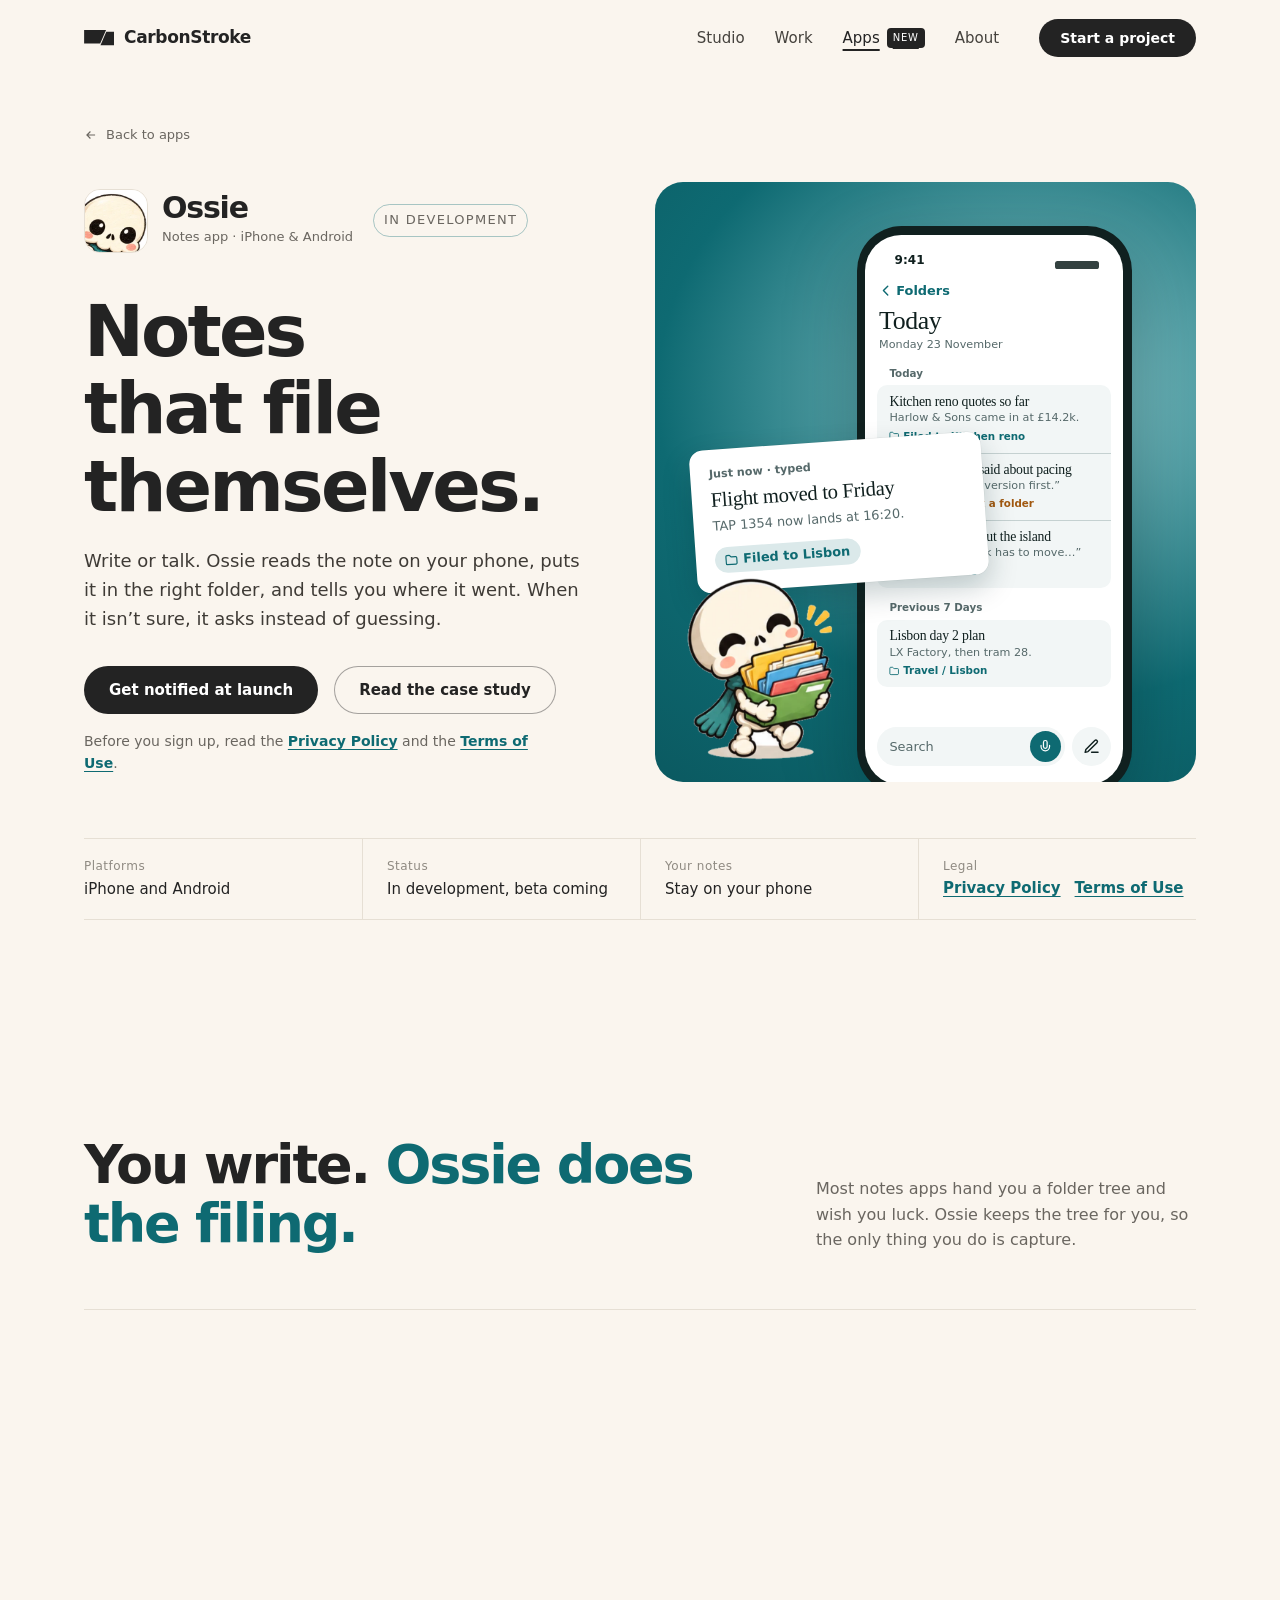
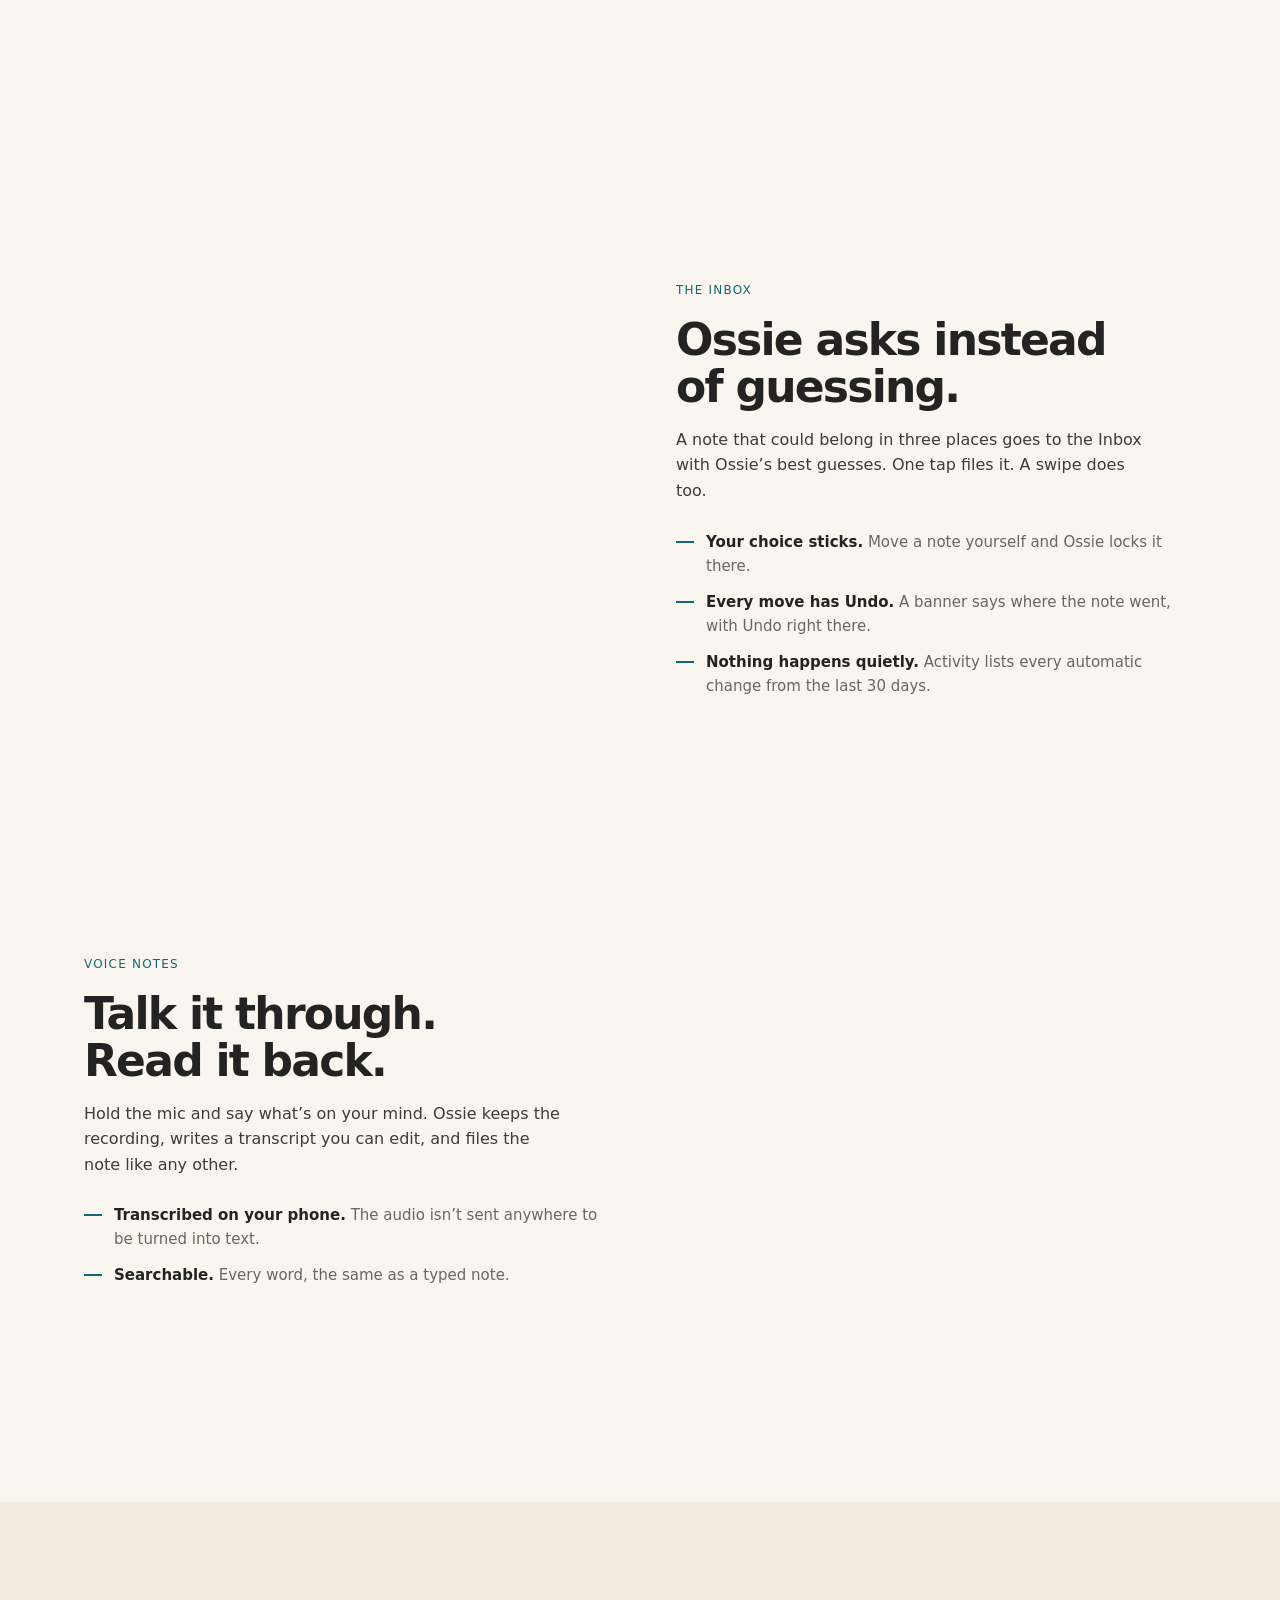
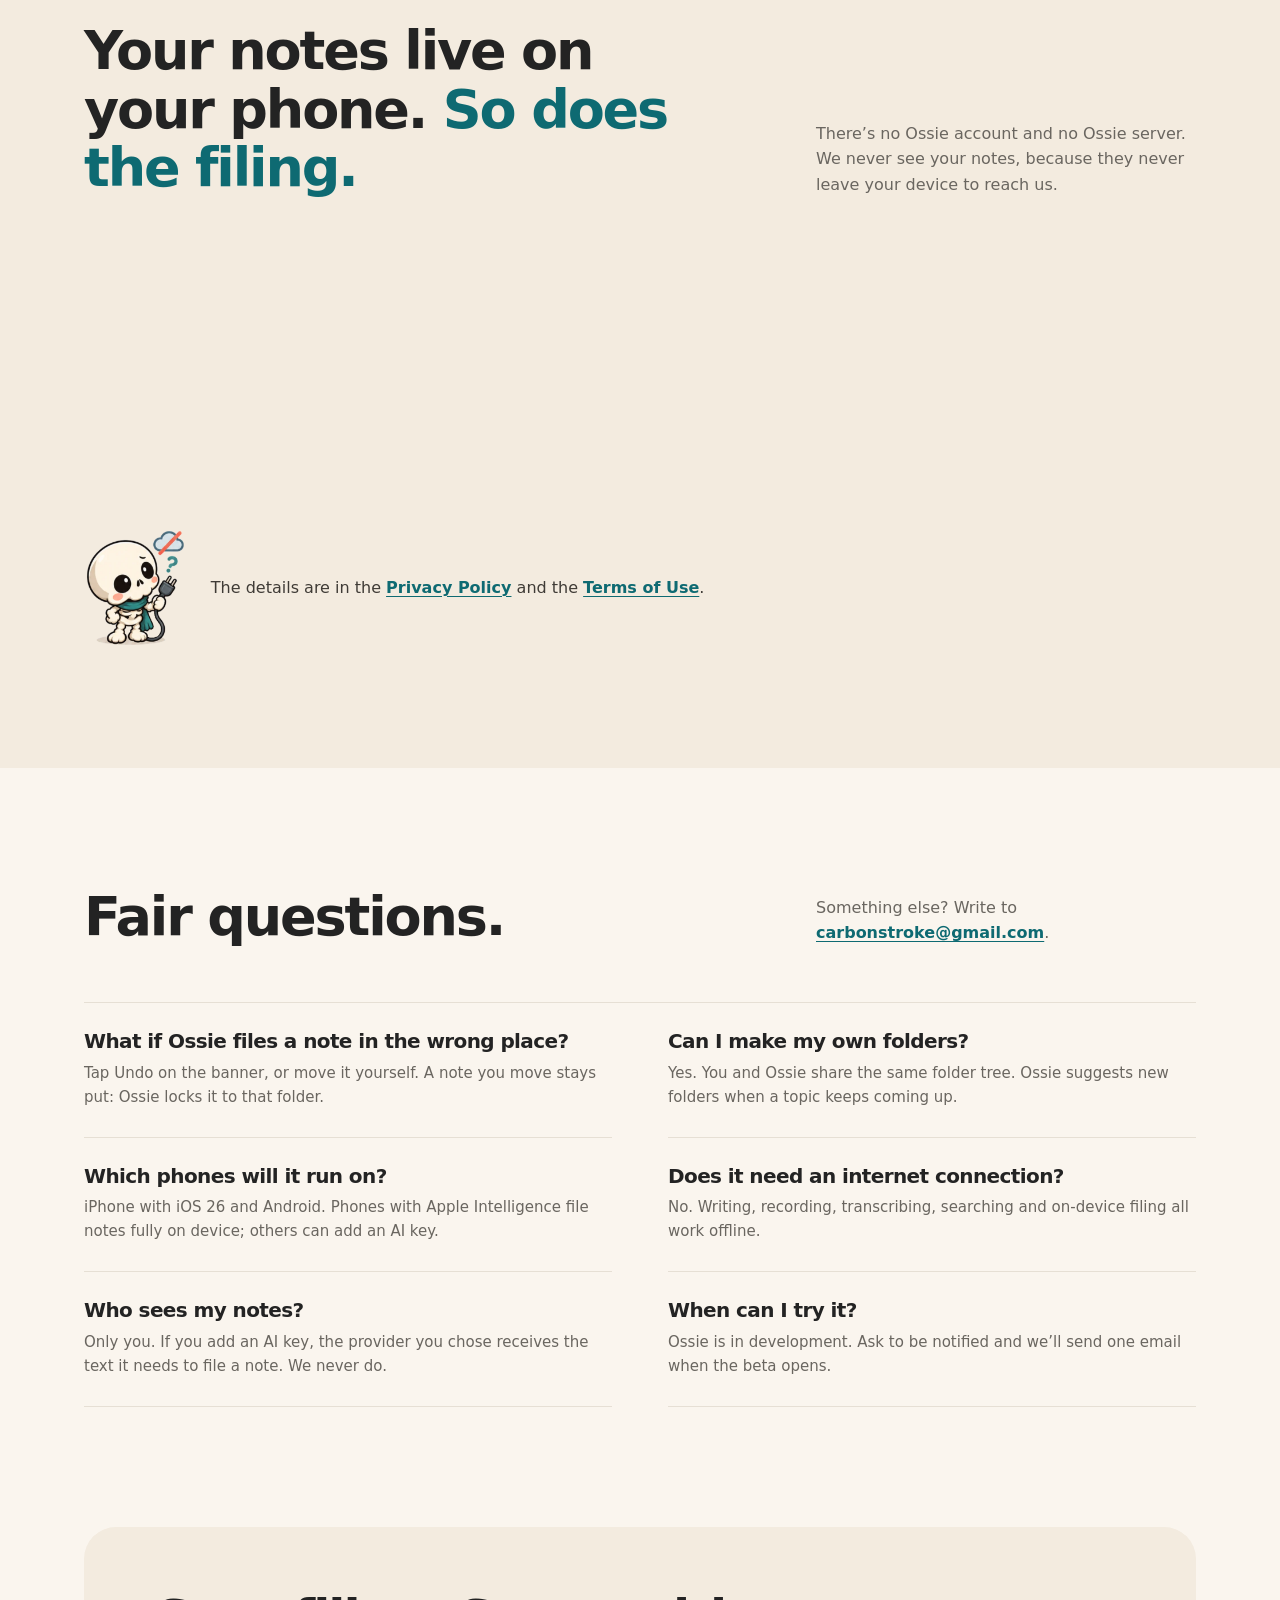
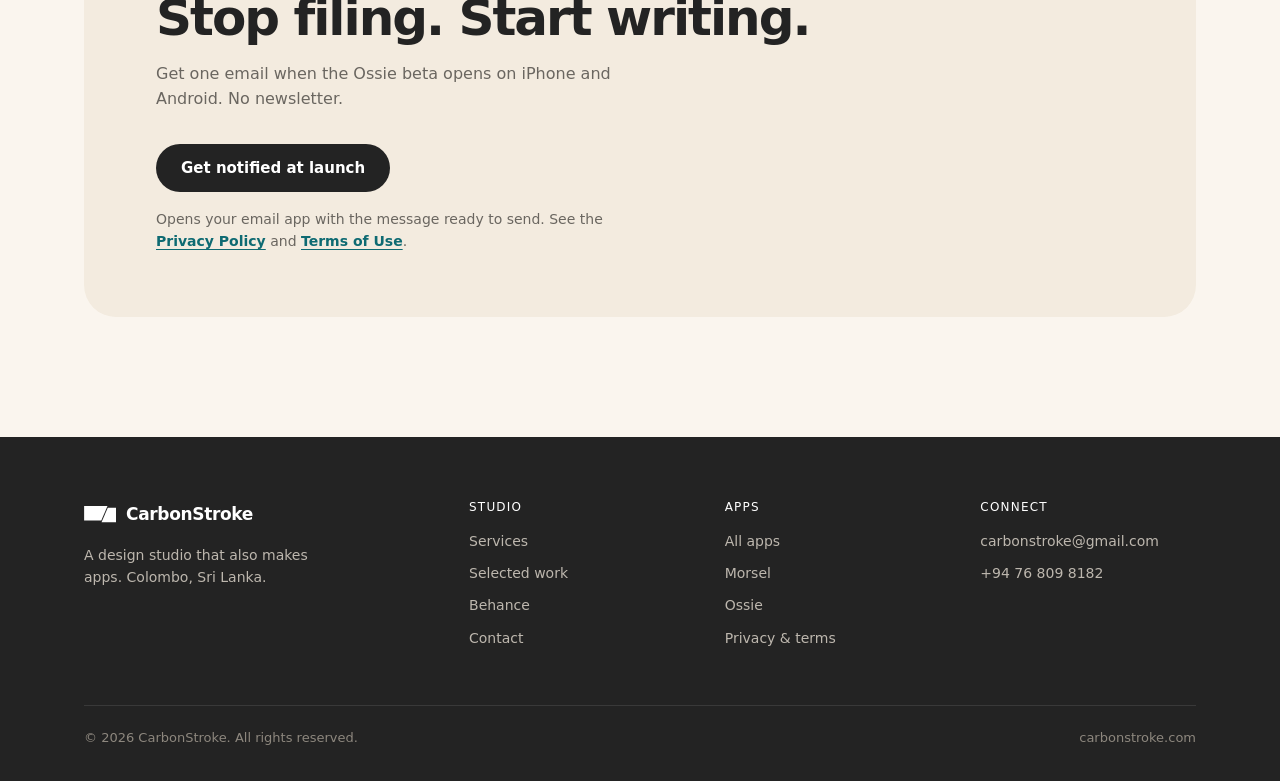
==== commit bdd0124d: "feat: redesign Ossie app page - Align the app page and legal pages with CarbonStroke’s site layout -" ====
--- a/apps/ossie/index.html
+++ b/apps/ossie/index.html
@@ -36,7 +36,7 @@
   <link href="https://fonts.googleapis.com/css2?family=Geist:wght@500;600;700&family=Figtree:wght@400;500;600;700&family=Newsreader:opsz,wght@6..72,400;6..72,500;6..72,600&display=swap" rel="stylesheet" />
 
   <link rel="stylesheet" href="../../css/styles.css?v=6" />
-  <link rel="stylesheet" href="../../css/ossie.css?v=3" />
+  <link rel="stylesheet" href="../../css/ossie.css?v=8" />
 
   <!-- Content ships visible; the scroll-reveal animation is opt-in and only
        applies once we know scripting is available. -->
@@ -67,26 +67,30 @@
 
 <main id="main" class="os">
 
-<!-- ================= HERO ================= -->
-<section class="os-hero">
-  <div class="os-wrap os-hero-in">
-    <div class="os-hero-copy">
-      <div class="os-brand"><img src="../../assets/img/apps/ossie/wave.webp" alt="" width="48" height="56" /><span>Ossie</span></div>
-      <h1>Notes that<br />file themselves.</h1>
-      <p class="os-lead">Write or talk. Ossie reads the note on your phone, puts it in the right folder, and tells you where it went. When it isn’t sure, it asks instead of guessing.</p>
-      <div class="os-acts">
-        <a class="os-btn" href="#waitlist">Join the Waitlist</a>
-        <a class="os-btn secondary" href="#how">See How It Works</a>
-      </div>
-      <div class="os-facts">
-        <span><svg class="os-ic" viewBox="0 0 24 24" aria-hidden="true"><rect x="5" y="11" width="14" height="10" rx="2"/><path d="M8 11V7a4 4 0 0 1 8 0v4"/></svg>Filed on your phone</span>
-        <span><svg class="os-ic" viewBox="0 0 24 24" aria-hidden="true"><path d="M12 2a3 3 0 0 0-3 3v7a3 3 0 0 0 6 0V5a3 3 0 0 0-3-3Z"/><path d="M19 10v2a7 7 0 0 1-14 0v-2"/><line x1="12" x2="12" y1="19" y2="22"/></svg>Voice notes with transcripts</span>
-        <span><svg class="os-ic" viewBox="0 0 24 24" aria-hidden="true"><path d="M3 12a9 9 0 1 0 9-9 9.75 9.75 0 0 0-6.74 2.74L3 8"/><path d="M3 3v5h5"/></svg>Undo on every move</span>
-      </div>
-    </div>
-
-    <div class="os-art" role="img" aria-label="Ossie’s Today screen on a phone, listing notes and the folders they were filed to, next to a new note that says Filed to Lisbon">
-      <div class="os-phone" aria-hidden="true"><div class="os-screen">
+<!-- ================= TOP: app identity, hero, details ================= -->
+<section class="osp-top">
+  <div class="wrap">
+    <a class="back" href="../../#apps"><svg width="14" height="14" viewBox="0 0 24 24" fill="none" stroke="currentColor" stroke-width="2" aria-hidden="true"><path d="M19 12H5M11 6l-6 6 6 6"/></svg> Back to apps</a>
+
+    <div class="osp-hero">
+      <div>
+        <div class="osp-id">
+          <img src="../../assets/img/apps/ossie-icon.webp" alt="" width="64" height="64" />
+          <div><b>Ossie</b><span>Notes app · iPhone &amp; Android</span></div>
+          <span class="osp-dev">In development</span>
+        </div>
+        <h1>Notes that file themselves.</h1>
+        <p class="osp-lead">Write or talk. Ossie reads the note on your phone, puts it in the right folder, and tells you where it went. When it isn’t sure, it asks instead of guessing.</p>
+        <div class="osp-acts">
+          <a class="btn btn-dark" href="mailto:carbonstroke@gmail.com?subject=Add%20me%20to%20the%20Ossie%20waitlist&amp;body=Please%20email%20me%20when%20the%20Ossie%20beta%20opens.">Get notified at launch</a>
+          <a class="btn btn-ghost" href="../ossie.html">Read the case study</a>
+        </div>
+        <p class="osp-agree">Before you sign up, read the <a class="osp-link" href="privacy.html">Privacy Policy</a> and the <a class="osp-link" href="terms.html">Terms of Use</a>.</p>
+      </div>
+
+      <div class="osp-art" role="img" aria-label="Ossie’s Today screen on a phone, listing notes and the folders they were filed to, next to a new note that says Filed to Lisbon">
+        <div class="osp-art-in">
+          <div class="os-phone" aria-hidden="true"><div class="os-screen">
         <div class="os-status"><span>9:41</span><i></i></div>
         <div class="os-back"><svg class="os-ic" viewBox="0 0 24 24"><path d="m15 18-6-6 6-6"/></svg>Folders</div>
         <div class="os-scr-title nr">Today</div>
@@ -106,41 +110,46 @@
           <span class="os-compose"><svg class="os-ic" viewBox="0 0 24 24"><path d="M12 20h9"/><path d="M16.5 3.5a2.12 2.12 0 0 1 3 3L7 19l-4 1 1-4Z"/></svg></span>
         </div>
       </div></div>
-      <div class="os-ncard" aria-hidden="true">
+          <div class="os-ncard" aria-hidden="true">
         <div class="os-ncard-meta">Just now · typed</div>
         <h3>Flight moved to Friday</h3>
         <p>TAP 1354 now lands at 16:20.</p>
         <span class="os-pill"><svg viewBox="0 0 24 24"><path d="M20 20a2 2 0 0 0 2-2V8a2 2 0 0 0-2-2h-7.9a2 2 0 0 1-1.69-.9L9.6 3.9A2 2 0 0 0 7.93 3H4a2 2 0 0 0-2 2v13a2 2 0 0 0 2 2Z"/></svg>Filed to Lisbon</span>
       </div>
-      <img class="os-mascot" src="../../assets/img/apps/ossie/folders.webp" alt="" width="171" height="210" />
+        </div>
+        <img class="os-mascot" src="../../assets/img/apps/ossie/folders.webp" alt="" width="155" height="190" />
+      </div>
+    </div>
+
+    <div class="osp-meta">
+      <div><b>Platforms</b><span>iPhone and Android</span></div>
+      <div><b>Status</b><span>In development, beta coming</span></div>
+      <div><b>Your notes</b><span>Stay on your phone</span></div>
+      <div class="legal"><b>Legal</b><span><a class="osp-link" href="privacy.html">Privacy Policy</a><a class="osp-link" href="terms.html">Terms of Use</a></span></div>
     </div>
   </div>
 </section>
 
 <!-- ================= HOW IT WORKS ================= -->
-<section class="os-how" id="how">
-  <div class="os-wrap">
-    <div class="os-intro">
-      <h2 class="os-h2">You write. Ossie does the filing.</h2>
-      <p class="os-lead">Most notes apps hand you a folder tree and wish you luck. Ossie keeps the tree for you, so the only thing you ever do is capture.</p>
-    </div>
-    <div class="os-steps">
-      <article class="os-step reveal">
-        <div class="os-step-top"><span class="nr" aria-hidden="true">1</span><img src="../../assets/img/apps/ossie/writing.webp" alt="" width="93" height="120" loading="lazy" /></div>
+<section class="sec" id="how">
+  <div class="wrap">
+    <div class="sec-head">
+      <h2>You write. <em>Ossie does the filing.</em></h2>
+      <p>Most notes apps hand you a folder tree and wish you luck. Ossie keeps the tree for you, so the only thing you do is capture.</p>
+    </div>
+    <div class="osp-steps">
+      <article class="osp-step reveal">
+        <div class="osp-step-top"><span class="n">01</span><img src="../../assets/img/apps/ossie/writing.webp" alt="" width="75" height="96" loading="lazy" /></div>
         <h3>Write or talk</h3>
         <p>Open Ossie and you land on Today. Type a note or hold the mic. No folder to choose, no title required. Tap Done.</p>
       </article>
-      <article class="os-step reveal">
-        <div class="os-step-top"><span class="nr" aria-hidden="true">2</span><img src="../../assets/img/apps/ossie/folders.webp" alt="" width="98" height="120" loading="lazy" /></div>
+      <article class="osp-step reveal">
+        <div class="osp-step-top"><span class="n">02</span><img src="../../assets/img/apps/ossie/folders.webp" alt="" width="78" height="96" loading="lazy" /></div>
         <h3>Ossie files it</h3>
         <p>It reads the note, picks a folder, adds a title and a few tags, and makes a new folder when nothing fits.</p>
-        <div class="os-tags">
-          <span class="os-pill"><svg viewBox="0 0 24 24" aria-hidden="true"><path d="M20 20a2 2 0 0 0 2-2V8a2 2 0 0 0-2-2h-7.9a2 2 0 0 1-1.69-.9L9.6 3.9A2 2 0 0 0 7.93 3H4a2 2 0 0 0-2 2v13a2 2 0 0 0 2 2Z"/></svg>Filed to Kitchen reno</span>
-          <span class="os-pill neutral">#quotes</span>
-        </div>
       </article>
-      <article class="os-step reveal">
-        <div class="os-step-top"><span class="nr" aria-hidden="true">3</span><img src="../../assets/img/apps/ossie/thumbs.webp" alt="" width="102" height="120" loading="lazy" /></div>
+      <article class="osp-step reveal">
+        <div class="osp-step-top"><span class="n">03</span><img src="../../assets/img/apps/ossie/thumbs.webp" alt="" width="82" height="96" loading="lazy" /></div>
         <h3>Find it later</h3>
         <p>Browse a tidy folder tree, open a tag, or search from the bottom of any screen. The note is where you’d look for it.</p>
       </article>
@@ -148,12 +157,13 @@
   </div>
 </section>
 
-<!-- ================= INBOX ================= -->
-<section class="os-inbox" id="inbox">
-  <div class="os-wrap os-split">
-    <div class="os-inbox-card reveal" role="img" aria-label="Ossie’s Inbox: a note about pacing waits with three best-guess folders, Work / Product, Ideas and Reading">
-      <div aria-hidden="true">
-        <div class="os-inbox-head"><svg class="os-ic" viewBox="0 0 24 24"><polyline points="22 12 16 12 14 15 10 15 8 12 2 12"/><path d="M5.45 5.11 2 12v6a2 2 0 0 0 2 2h16a2 2 0 0 0 2-2v-6l-3.45-6.89A2 2 0 0 0 16.76 4H7.24a2 2 0 0 0-1.79 1.11z"/></svg>Inbox · 2 notes need a folder</div>
+<!-- ================= FEATURES: Inbox and Voice ================= -->
+<section class="sec" id="features">
+  <div class="wrap">
+    <div class="osp-feature">
+      <div class="osp-panel inbox reveal" role="img" aria-label="Ossie’s Inbox: a note about pacing waits with three best-guess folders, Work / Product, Ideas and Reading">
+        <div aria-hidden="true">
+          <div class="os-inbox-head"><svg class="os-ic" viewBox="0 0 24 24"><polyline points="22 12 16 12 14 15 10 15 8 12 2 12"/><path d="M5.45 5.11 2 12v6a2 2 0 0 0 2 2h16a2 2 0 0 0 2-2v-6l-3.45-6.89A2 2 0 0 0 16.76 4H7.24a2 2 0 0 0-1.79 1.11z"/></svg>Inbox · 2 notes need a folder</div>
         <div class="os-note">
           <div class="os-note-meta">9:33 · typed</div>
           <h3>Something Ama said about pacing</h3>
@@ -165,35 +175,34 @@
           <h3>Book the boiler service</h3>
           <p>Swipe right to file to Home, left for more folders.</p>
         </div>
-      </div>
-      <img class="os-mascot" src="../../assets/img/apps/ossie/inbox.webp" alt="" width="165" height="190" loading="lazy" />
-    </div>
-    <div>
-      <h2 class="os-h2">Ossie asks instead of guessing.</h2>
-      <p class="os-lead">A note that could belong in three places goes to the Inbox with Ossie’s best guesses. One tap files it. A swipe does too.</p>
-      <ul class="os-points">
-        <li><span aria-hidden="true"><svg class="os-ic" viewBox="0 0 24 24"><rect x="5" y="11" width="14" height="10" rx="2"/><path d="M8 11V7a4 4 0 0 1 8 0v4"/></svg></span><div><b>Your choice sticks.</b> <span class="os-muted">Move a note yourself and Ossie locks it there. It won’t move it again until you say so.</span></div></li>
-        <li><span aria-hidden="true"><svg class="os-ic" viewBox="0 0 24 24"><path d="M3 12a9 9 0 1 0 9-9 9.75 9.75 0 0 0-6.74 2.74L3 8"/><path d="M3 3v5h5"/></svg></span><div><b>Every move has Undo.</b> <span class="os-muted">A banner tells you where the note went, with Undo right there.</span></div></li>
-        <li><span aria-hidden="true"><svg class="os-ic" viewBox="0 0 24 24"><path d="M22 12h-4l-3 9L9 3l-3 9H2"/></svg></span><div><b>Nothing happens quietly.</b> <span class="os-muted">Activity lists every automatic change from the last 30 days.</span></div></li>
-      </ul>
-    </div>
-  </div>
-</section>
-
-<!-- ================= VOICE ================= -->
-<section class="os-voice" id="voice">
-  <div class="os-wrap os-split">
-    <div>
-      <h2 class="os-h2">Talk it through.<br />Read it back.</h2>
-      <p class="os-lead">Hold the mic and say what’s on your mind. Ossie keeps the recording, writes a transcript you can edit, and files the note like any other.</p>
-      <div class="os-stats">
-        <div><div class="nr">On device</div><div>Transcribed on your phone</div></div>
-        <div><div class="nr">Searchable</div><div>Every word, like typed notes</div></div>
-      </div>
-    </div>
-    <div class="os-voice-art reveal">
-      <div class="os-vcard" role="img" aria-label="A 42-second voice note called Call with Dev about the island, with its transcript, filed to Kitchen reno">
-        <div aria-hidden="true">
+        </div>
+        <img class="os-mascot" src="../../assets/img/apps/ossie/inbox.webp" alt="" width="139" height="160" loading="lazy" />
+      </div>
+      <div>
+        <span class="n">The Inbox</span>
+        <h2>Ossie asks instead of guessing.</h2>
+        <p>A note that could belong in three places goes to the Inbox with Ossie’s best guesses. One tap files it. A swipe does too.</p>
+        <ul class="osp-ticks">
+          <li><div><b>Your choice sticks.</b> <span>Move a note yourself and Ossie locks it there.</span></div></li>
+          <li><div><b>Every move has Undo.</b> <span>A banner says where the note went, with Undo right there.</span></div></li>
+          <li><div><b>Nothing happens quietly.</b> <span>Activity lists every automatic change from the last 30 days.</span></div></li>
+        </ul>
+      </div>
+    </div>
+
+    <div class="osp-feature" id="voice">
+      <div>
+        <span class="n">Voice notes</span>
+        <h2>Talk it through. Read it back.</h2>
+        <p>Hold the mic and say what’s on your mind. Ossie keeps the recording, writes a transcript you can edit, and files the note like any other.</p>
+        <ul class="osp-ticks">
+          <li><div><b>Transcribed on your phone.</b> <span>The audio isn’t sent anywhere to be turned into text.</span></div></li>
+          <li><div><b>Searchable.</b> <span>Every word, the same as a typed note.</span></div></li>
+        </ul>
+      </div>
+      <div class="osp-panel voice reveal">
+        <div class="os-vcard" role="img" aria-label="A 42-second voice note called Call with Dev about the island, with its transcript, filed to Kitchen reno">
+          <div aria-hidden="true">
           <div class="os-note-meta">Monday 9:12 · voice note</div>
           <h3>Call with Dev about the island</h3>
           <div class="os-player">
@@ -204,75 +213,76 @@
           <div class="os-tr-label">Transcript</div>
           <p>So the sink has to move about forty centimetres left, which means the island loses one drawer stack. Dev thinks we keep the overhang. Ask Harlow if that changes the quote.</p>
           <div class="os-tags"><span class="os-pill">Filed to Kitchen reno</span><span class="os-pill neutral">#island</span></div>
-        </div>
-      </div>
-      <img class="os-mascot" src="../../assets/img/apps/ossie/mic.webp" alt="" width="153" height="180" loading="lazy" />
+          </div>
+        </div>
+        <img class="os-mascot" src="../../assets/img/apps/ossie/mic.webp" alt="" width="136" height="160" loading="lazy" />
+      </div>
     </div>
   </div>
 </section>
 
 <!-- ================= PRIVACY ================= -->
-<section class="os-privacy" id="privacy">
-  <div class="os-wrap">
-    <div class="os-privacy-head">
-      <div class="os-intro">
-        <h2 class="os-h2">Your notes live on your phone. So does the filing.</h2>
-        <p class="os-lead">There’s no Ossie account and no Ossie server. We never see your notes, because they never leave your device to reach us.</p>
-      </div>
-      <img src="../../assets/img/apps/ossie/unplugged.webp" alt="" width="171" height="200" loading="lazy" />
-    </div>
-    <div class="os-modes">
-      <div class="os-mode reveal">
+<section class="sec osp-privacy" id="privacy">
+  <div class="wrap">
+    <div class="sec-head">
+      <h2>Your notes live on your phone. <em>So does the filing.</em></h2>
+      <p>There’s no Ossie account and no Ossie server. We never see your notes, because they never leave your device to reach us.</p>
+    </div>
+    <div class="osp-modes">
+      <div class="osp-mode reveal">
         <svg class="os-ic" viewBox="0 0 24 24" aria-hidden="true"><rect x="5" y="2" width="14" height="20" rx="2"/><path d="M12 18h.01"/></svg>
         <h3>With Apple Intelligence</h3>
         <p>Filing, titles and tags run on the on-device model. Nothing is sent anywhere.</p>
       </div>
-      <div class="os-mode reveal">
+      <div class="osp-mode reveal">
         <svg class="os-ic" viewBox="0 0 24 24" aria-hidden="true"><circle cx="7.5" cy="15.5" r="5.5"/><path d="m21 2-9.6 9.6"/><path d="m15.5 7.5 3 3L22 7l-3-3"/></svg>
         <h3>With your own AI key</h3>
         <p>On other phones, paste a key from Anthropic, OpenAI, Gemini or another provider. Notes go straight from your phone to them, never through us.</p>
       </div>
-      <div class="os-mode reveal">
+      <div class="osp-mode reveal">
         <svg class="os-ic" viewBox="0 0 24 24" aria-hidden="true"><path d="M20 20a2 2 0 0 0 2-2V8a2 2 0 0 0-2-2h-7.9a2 2 0 0 1-1.69-.9L9.6 3.9A2 2 0 0 0 7.93 3H4a2 2 0 0 0-2 2v13a2 2 0 0 0 2 2Z"/></svg>
         <h3>With no AI at all</h3>
         <p>Writing, voice, transcripts, search and manual filing all still work. New notes wait in the Inbox with simple suggestions.</p>
       </div>
     </div>
+    <div class="osp-privacy-foot">
+      <img src="../../assets/img/apps/ossie/unplugged.webp" alt="" width="103" height="120" loading="lazy" />
+      <p>The details are in the <a class="osp-link" href="privacy.html">Privacy Policy</a> and the <a class="osp-link" href="terms.html">Terms of Use</a>.</p>
+    </div>
   </div>
 </section>
 
 <!-- ================= FAQ ================= -->
-<section class="os-faq" id="faq">
-  <div class="os-wrap os-faq-in">
-    <div>
-      <h2 class="os-h2">Fair questions.</h2>
-      <p class="os-muted">Something else? Write to us at <a href="mailto:carbonstroke@gmail.com?subject=Question%20about%20Ossie">carbonstroke@gmail.com</a>.</p>
-    </div>
-    <div class="os-qs">
+<section class="sec" id="faq">
+  <div class="wrap">
+    <div class="sec-head">
+      <h2>Fair questions.</h2>
+      <p>Something else? Write to <a class="osp-link" href="mailto:carbonstroke@gmail.com?subject=Question%20about%20Ossie">carbonstroke@gmail.com</a>.</p>
+    </div>
+    <div class="osp-qs">
       <div><h3>What if Ossie files a note in the wrong place?</h3><p>Tap Undo on the banner, or move it yourself. A note you move stays put: Ossie locks it to that folder.</p></div>
       <div><h3>Can I make my own folders?</h3><p>Yes. You and Ossie share the same folder tree. Ossie suggests new folders when a topic keeps coming up.</p></div>
       <div><h3>Which phones will it run on?</h3><p>iPhone with iOS 26 and Android. Phones with Apple Intelligence file notes fully on device; others can add an AI key.</p></div>
       <div><h3>Does it need an internet connection?</h3><p>No. Writing, recording, transcribing, searching and on-device filing all work offline.</p></div>
       <div><h3>Who sees my notes?</h3><p>Only you. If you add an AI key, the provider you chose receives the text it needs to file a note. We never do.</p></div>
-      <div><h3>When can I try it?</h3><p>Ossie is in development. Join the waitlist and we’ll send one email when the beta opens.</p></div>
-    </div>
-  </div>
-</section>
-
-<!-- ================= WAITLIST ================= -->
-<section class="os-wait" id="waitlist">
-  <div class="os-wrap">
-    <div class="os-wait-box">
-      <div>
-        <h2 class="os-h2">Stop filing. Start writing.</h2>
-        <p class="os-lead">Get one email when the Ossie beta opens on iPhone and Android. No newsletter.</p>
-        <div class="os-acts">
-          <a class="os-btn dark" href="mailto:carbonstroke@gmail.com?subject=Add%20me%20to%20the%20Ossie%20waitlist&amp;body=Please%20email%20me%20when%20the%20Ossie%20beta%20opens.">Join the Waitlist</a>
-          <small>Opens your email app with the message ready to send.</small>
-          <small class="os-legal-links"><a href="privacy.html">Privacy Policy</a> · <a href="terms.html">Terms of Use</a></small>
-        </div>
-      </div>
-      <img src="../../assets/img/apps/ossie/wave.webp" alt="" width="221" height="260" loading="lazy" />
+      <div><h3>When can I try it?</h3><p>Ossie is in development. Ask to be notified and we’ll send one email when the beta opens.</p></div>
+    </div>
+  </div>
+</section>
+
+<!-- ================= CLOSING CTA ================= -->
+<section class="osp-cta" id="waitlist">
+  <div class="wrap">
+    <div class="osp-cta-box">
+      <div>
+        <h2>Stop filing. Start writing.</h2>
+        <p>Get one email when the Ossie beta opens on iPhone and Android. No newsletter.</p>
+        <div class="osp-acts">
+          <a class="btn btn-dark" href="mailto:carbonstroke@gmail.com?subject=Add%20me%20to%20the%20Ossie%20waitlist&amp;body=Please%20email%20me%20when%20the%20Ossie%20beta%20opens.">Get notified at launch</a>
+        </div>
+        <p class="osp-agree">Opens your email app with the message ready to send. See the <a class="osp-link" href="privacy.html">Privacy Policy</a> and <a class="osp-link" href="terms.html">Terms of Use</a>.</p>
+      </div>
+      <img src="../../assets/img/apps/ossie/wave.webp" alt="" width="204" height="240" loading="lazy" />
     </div>
   </div>
 </section>
--- a/css/ossie.css
+++ b/css/ossie.css
@@ -1,9 +1,11 @@
 /* ============================================================
-   Ossie product page (apps/ossie/) and its legal pages.
-   Source design: Doop canvas "Ossie", page "Website",
-   frame "Website · Home (desktop)". The CarbonStroke header and
-   footer come from styles.css; everything inside .os uses Ossie's
-   Sea Glass tokens, Newsreader titles and Figtree text.
+   Ossie app page (apps/ossie/) and its legal pages.
+   The page is a CarbonStroke page about one app: site layout,
+   cream ground, Geist headings and Figtree text come from
+   styles.css. Ossie's own look (Sea Glass teal, Newsreader,
+   the mascot) lives only in the app visuals and small accents,
+   the way Morsel's paprika does on the homepage.
+   Source of the app UI: Doop canvas "Ossie".
    Inline style attributes are blocked by the page CSP, so every
    rule lives here.
    ============================================================ */
@@ -27,40 +29,97 @@
   --os-r-md: 16px;
   --os-r-lg: 24px;
   --os-display: "Newsreader", Georgia, serif;
-  --os-text: "Figtree", system-ui, sans-serif;
-  --os-section: 120px;
-
-  background: var(--os-bg);
-  color: var(--os-label);
-  font-family: var(--os-text);
-  font-size: 17px;
-  line-height: 1.5;
-}
-.os :focus-visible { outline-color: var(--os-tint); }
-.os h1, .os h2, .os h3, .os h4, .os .nr {
+}
+.os-ic { width: 20px; height: 20px; fill: none; stroke: currentColor; stroke-width: 2; stroke-linecap: round; stroke-linejoin: round; flex-shrink: 0; }
+.os section[id] { scroll-margin-top: 24px; }
+.os .sec-head h2 em { font-style: normal; color: var(--os-tint); }
+
+/* Text links in the page body */
+.osp-link { font-weight: 600; color: var(--os-tint); text-decoration: underline; text-underline-offset: 3px; text-decoration-thickness: 1px; }
+.osp-link:hover { color: var(--os-tint-deep); text-decoration-thickness: 2px; }
+
+/* ---------- Top: app identity, hero, details strip ---------- */
+.osp-top { padding: 48px 0 96px; }
+.osp-hero { display: grid; grid-template-columns: minmax(0, 1fr) minmax(0, 1.05fr); gap: 56px; align-items: center; margin-top: 32px; }
+.osp-id { display: flex; align-items: center; gap: 14px; }
+.osp-id img { width: 64px; height: 64px; border-radius: 16px; background: #fff; border: 1px solid var(--line); }
+.osp-id b { display: block; font-family: var(--head); font-weight: 600; font-size: 30px; line-height: 1; letter-spacing: -.04em; }
+.osp-id span { font-size: 13px; color: var(--muted); }
+.osp-dev { margin-left: 6px; align-self: center; font-size: 11px; letter-spacing: .1em; text-transform: uppercase; color: var(--os-tint); border: 1px solid rgba(14,106,114,.35); padding: 5px 10px; border-radius: 999px; white-space: nowrap; }
+.osp-hero h1 { font-size: clamp(44px, 5.6vw, 72px); margin-top: 40px; text-wrap: balance; }
+.osp-lead { margin-top: 22px; font-size: 18px; color: var(--body); max-width: 500px; }
+.osp-acts { display: flex; flex-wrap: wrap; gap: 12px 16px; margin-top: 32px; }
+.osp-agree { margin-top: 16px; font-size: 14px; color: var(--muted); max-width: 460px; }
+
+.osp-art { position: relative; height: 600px; border-radius: 28px; overflow: hidden; background: radial-gradient(120% 90% at 70% 35%, #8fcdd1 0%, #0e6a72 58%, #0a565d 100%); }
+.osp-art-in { position: absolute; left: 50%; top: 52px; width: 520px; height: 640px; margin-left: -230px; zoom: .86; }
+.osp-art-in .os-phone { position: absolute; left: 150px; top: 0; }
+.osp-art-in .os-ncard { position: absolute; left: -40px; top: 250px; transform: rotate(-4deg); z-index: 2; }
+.osp-art .os-mascot { position: absolute; left: 28px; bottom: 18px; height: 190px; width: auto; z-index: 3; }
+
+.osp-meta { display: grid; grid-template-columns: repeat(4, 1fr); margin-top: 56px; border-top: 1px solid var(--line); border-bottom: 1px solid var(--line); }
+.osp-meta > div { padding: 18px 0; }
+.osp-meta > div + div { padding-left: 24px; border-left: 1px solid var(--line); }
+.osp-meta b { display: block; font-weight: 500; font-size: 12px; color: #8f8a82; letter-spacing: .04em; }
+.osp-meta span { font-size: 15px; font-weight: 500; }
+.osp-meta .legal span { display: flex; flex-wrap: wrap; gap: 4px 14px; }
+
+/* ---------- How it works ---------- */
+.osp-steps { display: grid; grid-template-columns: repeat(3, 1fr); border-top: 1px solid var(--line); }
+.osp-step { padding: 32px 32px 36px 0; border-bottom: 1px solid var(--line); }
+.osp-step + .osp-step { padding-left: 32px; border-left: 1px solid var(--line); }
+.osp-step-top { display: flex; justify-content: space-between; align-items: flex-start; }
+.osp-step .n { font-size: 12px; color: var(--os-tint); letter-spacing: .1em; text-transform: uppercase; }
+.osp-step img { height: 96px; width: auto; }
+.osp-step h3 { font-size: 24px; margin: 18px 0 8px; }
+.osp-step p { color: var(--muted); font-size: 15px; }
+
+/* ---------- Feature rows (Inbox, Voice) ---------- */
+.osp-feature { display: grid; grid-template-columns: minmax(0, 1fr) minmax(0, 1fr); gap: 72px; align-items: center; }
+.osp-feature + .osp-feature { margin-top: 120px; }
+.osp-feature .n { font-size: 12px; color: var(--os-tint); letter-spacing: .1em; text-transform: uppercase; }
+.osp-feature h2 { font-size: clamp(32px, 3.6vw, 44px); margin-top: 14px; text-wrap: balance; }
+.osp-feature > div > p { margin-top: 16px; color: var(--body); max-width: 480px; }
+.osp-ticks { list-style: none; padding: 0; margin-top: 26px; display: grid; gap: 12px; font-size: 15px; }
+.osp-ticks li { display: flex; gap: 12px; align-items: baseline; }
+.osp-ticks li::before { content: ""; width: 18px; height: 2px; background: var(--os-tint); flex: none; transform: translateY(-4px); }
+.osp-ticks b { font-weight: 600; }
+.osp-ticks span { color: var(--muted); }
+
+.osp-panel { position: relative; border-radius: 28px; padding: 44px 40px; min-height: 480px; }
+.osp-panel.inbox { background: var(--os-inbox-fill); border: 1px solid #efe2d3; }
+.osp-panel.voice { background: var(--os-label); display: flex; align-items: center; padding-bottom: 72px; }
+.osp-panel.voice .os-mascot { right: -24px; bottom: -36px; height: 150px; }
+.osp-panel .os-mascot { position: absolute; right: 18px; bottom: 14px; height: 160px; width: auto; }
+
+/* ---------- Privacy ---------- */
+.osp-privacy { background: var(--cream-2); }
+.osp-modes { display: grid; grid-template-columns: repeat(3, 1fr); gap: 24px; }
+.osp-mode { background: var(--cream); border: 1px solid var(--line); border-radius: 20px; padding: 28px; }
+.osp-mode > svg { width: 26px; height: 26px; color: var(--os-tint); }
+.osp-mode h3 { font-size: 21px; margin: 16px 0 8px; }
+.osp-mode p { color: var(--muted); font-size: 15px; }
+.osp-privacy-foot { display: flex; flex-wrap: wrap; align-items: center; gap: 16px 24px; margin-top: 40px; }
+.osp-privacy-foot img { height: 120px; width: auto; }
+.osp-privacy-foot p { color: var(--body); max-width: 560px; }
+
+/* ---------- FAQ ---------- */
+.osp-qs { display: grid; grid-template-columns: 1fr 1fr; column-gap: 56px; border-top: 1px solid var(--line); }
+.osp-qs > div { padding: 28px 0; border-bottom: 1px solid var(--line); }
+.osp-qs h3 { font-size: 20px; margin-bottom: 8px; letter-spacing: -.03em; }
+.osp-qs p { color: var(--muted); font-size: 15px; }
+
+/* ---------- Closing CTA ---------- */
+.osp-cta { padding: 0 0 120px; }
+.osp-cta-box { position: relative; background: var(--cream-2); border-radius: 32px; padding: 64px 72px; display: grid; grid-template-columns: minmax(0, 1fr) 220px; gap: 40px; align-items: center; overflow: hidden; }
+.osp-cta-box h2 { font-size: clamp(34px, 4.2vw, 50px); }
+.osp-cta-box > div > p { color: var(--muted); margin-top: 16px; max-width: 460px; }
+.osp-cta-box img { height: 240px; width: auto; justify-self: end; margin-bottom: -64px; align-self: end; }
+
+/* ---------- Ossie UI mockups (Sea Glass theme) ---------- */
+.os-phone h4, .os-scr-title, .os-ncard h3, .os-note h3, .os-vcard h3 {
   font-family: var(--os-display); font-weight: 500; letter-spacing: -.015em; line-height: 1.1;
 }
-.os-wrap { max-width: 1160px; margin: 0 auto; padding: 0 24px; }
-.os-ic { width: 20px; height: 20px; fill: none; stroke: currentColor; stroke-width: 2; stroke-linecap: round; stroke-linejoin: round; flex-shrink: 0; }
-.os-muted { color: var(--os-secondary); }
-.os-lead { font-size: 21px; line-height: 1.5; color: var(--os-secondary); }
-.os-h2 { font-size: 52px; line-height: 1.08; margin: 12px 0 16px; text-wrap: balance; }
-.os section[id] { scroll-margin-top: 24px; }
-
-/* ---------- Buttons (Doop "Web Button") ---------- */
-.os-btn {
-  display: inline-flex; align-items: center; justify-content: center; height: 50px; padding: 0 26px;
-  border-radius: 999px; font: 600 17px/1 var(--os-text); white-space: nowrap;
-  background: var(--os-tint); color: var(--os-on-tint); transition: background-color .15s ease;
-}
-.os-btn:hover { background: var(--os-tint-deep); }
-.os-btn.secondary { background: var(--os-surface); color: var(--os-label); }
-.os-btn.secondary:hover { background: var(--os-neutral-fill); }
-.os-btn.sm { height: 42px; padding: 0 20px; font-size: 15px; }
-.os-btn.dark { background: var(--os-label); color: var(--os-bg); }
-.os-btn.dark:hover { background: #000; }
-
-/* ---------- Filing pill ---------- */
 .os-pill {
   display: inline-flex; align-items: center; gap: 6px; height: 30px; padding: 0 12px; border-radius: 999px;
   font-size: 15px; font-weight: 600; white-space: nowrap; background: var(--os-filed-fill); color: var(--os-tint);
@@ -68,27 +127,8 @@
 .os-pill svg { width: 15px; height: 15px; fill: none; stroke: currentColor; stroke-width: 2.2; stroke-linecap: round; stroke-linejoin: round; }
 .os-pill.neutral { background: var(--os-neutral-fill); color: var(--os-neutral); }
 
-/* ---------- Hero ---------- */
-.os-hero { padding: 72px 0 96px; overflow: hidden; }
-.os-hero-in { display: grid; grid-template-columns: 1fr 470px; gap: 40px; align-items: start; }
-.os-hero-copy { padding-top: 40px; }
-.os-brand { display: flex; align-items: center; gap: 10px; margin-bottom: 28px; }
-.os-brand img { height: 56px; width: auto; }
-.os-brand span { font-family: var(--os-display); font-weight: 500; font-size: 36px; line-height: 1; letter-spacing: -.015em; }
-.os-hero h1 { font-size: clamp(52px, 6vw, 78px); line-height: 1; letter-spacing: -.025em; margin-bottom: 26px; }
-.os-hero .os-lead { max-width: 540px; }
-.os-acts { display: flex; flex-wrap: wrap; gap: 12px; margin-top: 36px; }
-.os-facts { display: flex; flex-wrap: wrap; gap: 14px 28px; margin-top: 44px; font-size: 15px; font-weight: 500; color: var(--os-secondary); }
-.os-facts span { display: flex; align-items: center; gap: 8px; }
-.os-facts svg { color: var(--os-tint); }
-
-.os-art { position: relative; height: 640px; zoom: .9; }
-.os-art .os-phone { position: absolute; left: 150px; top: 0; }
-.os-art .os-ncard { position: absolute; left: -60px; top: 250px; transform: rotate(-4deg); z-index: 2; }
-.os-art .os-mascot { position: absolute; left: -40px; top: 450px; height: 210px; width: auto; z-index: 3; }
-
-.os-phone { width: 320px; height: 660px; border-radius: 52px; background: var(--os-label); padding: 10px; box-shadow: 0 30px 80px rgba(16,32,31,.22); }
-.os-screen { width: 100%; height: 100%; border-radius: 42px; background: var(--os-bg); overflow: hidden; position: relative; color: var(--os-label); }
+.os-phone { width: 320px; height: 660px; border-radius: 52px; background: var(--os-label); padding: 10px; box-shadow: 0 30px 80px rgba(6,40,44,.35); }
+.os-screen { width: 100%; height: 100%; border-radius: 42px; background: var(--os-bg); overflow: hidden; position: relative; color: var(--os-label); line-height: 1.5; }
 .os-status { height: 46px; display: flex; align-items: flex-end; justify-content: space-between; padding: 0 28px 6px 34px; font-weight: 600; font-size: 14px; }
 .os-status i { width: 52px; height: 10px; border-radius: 3px; background: var(--os-label); opacity: .85; }
 .os-back { padding: 8px 14px 0; display: flex; align-items: center; gap: 2px; color: var(--os-tint); font-weight: 600; font-size: 15px; }
@@ -109,29 +149,13 @@
 .os-search b svg { width: 17px; }
 .os-compose { width: 46px; height: 46px; border-radius: 23px; background: var(--os-surface); display: flex; align-items: center; justify-content: center; }
 
-.os-ncard { width: 340px; background: var(--os-raised); border-radius: var(--os-r-md); padding: 20px 22px 22px; box-shadow: 0 10px 30px rgba(16,32,31,.10), 0 0 0 .5px rgba(16,32,31,.08); }
+.os-ncard { width: 340px; background: var(--os-raised); color: var(--os-label); border-radius: var(--os-r-md); padding: 20px 22px 22px; box-shadow: 0 14px 34px rgba(6,40,44,.22), 0 0 0 .5px rgba(16,32,31,.08); line-height: 1.5; }
 .os-ncard-meta { font-size: 13px; font-weight: 600; color: var(--os-secondary); }
 .os-ncard h3 { font-size: 24px; line-height: 1.15; margin: 6px 0; }
 .os-ncard p { font-size: 15px; line-height: 1.4; color: var(--os-secondary); margin-bottom: 14px; }
 
-/* ---------- How it works ---------- */
-.os-how { background: var(--os-surface); padding: var(--os-section) 0; }
-.os-intro { max-width: 720px; }
-.os-steps { display: grid; grid-template-columns: repeat(3, 1fr); gap: 24px; margin-top: 56px; }
-.os-step { background: var(--os-bg); border-radius: var(--os-r-lg); padding: 32px; display: flex; flex-direction: column; }
-.os-step-top { display: flex; justify-content: space-between; align-items: flex-start; }
-.os-step-top .nr { font-size: 44px; color: var(--os-tint); line-height: 1; }
-.os-step-top img { height: 120px; width: auto; }
-.os-step h3 { font-size: 24px; margin: 20px 0 8px; }
-.os-step p { color: var(--os-secondary); }
-.os-step .os-tags { margin-top: auto; padding-top: 18px; display: flex; gap: 8px; flex-wrap: wrap; }
-
-/* ---------- Inbox ---------- */
-.os-inbox { padding: var(--os-section) 0; }
-.os-split { display: grid; grid-template-columns: minmax(0, 1fr) minmax(0, 1fr); gap: 80px; align-items: center; }
-.os-inbox-card { position: relative; background: var(--os-inbox-fill); border-radius: 32px; padding: 48px 44px 44px; min-height: 520px; }
 .os-inbox-head { display: flex; align-items: center; gap: 8px; color: var(--os-inbox); font-weight: 600; font-size: 15px; }
-.os-note { background: var(--os-bg); border-radius: var(--os-r-md); padding: 20px 22px; margin-top: 20px; box-shadow: 0 8px 24px rgba(16,32,31,.08); }
+.os-note { background: var(--os-bg); color: var(--os-label); border-radius: var(--os-r-md); padding: 20px 22px; margin-top: 18px; box-shadow: 0 8px 24px rgba(16,32,31,.08); max-width: 440px; }
 .os-note-meta { font-size: 13px; font-weight: 600; color: var(--os-secondary); }
 .os-note h3 { font-size: 24px; margin: 4px 0; }
 .os-note p { color: var(--os-secondary); font-size: 15px; }
@@ -140,134 +164,75 @@
 .os-guesses span { height: 36px; padding: 0 14px; border-radius: 18px; background: var(--os-surface); font-weight: 600; font-size: 15px; display: flex; align-items: center; }
 .os-guesses span.on { background: var(--os-tint); color: var(--os-on-tint); }
 .os-guesses span.other { background: none; color: var(--os-tint); }
-.os-note.faded { padding: 18px 22px; margin-top: 14px; opacity: .75; max-width: 360px; }
+.os-note.faded { padding: 18px 22px; margin-top: 14px; opacity: .75; max-width: 340px; }
 .os-note.faded h3 { font-size: 20px; margin: 0; }
-.os-inbox-card .os-mascot { position: absolute; right: -30px; bottom: -34px; height: 190px; width: auto; }
-.os-points { list-style: none; padding: 0; margin-top: 32px; display: grid; gap: 18px; }
-.os-points li { display: flex; gap: 14px; }
-.os-points li > span { width: 36px; height: 36px; border-radius: 18px; background: var(--os-surface); display: flex; align-items: center; justify-content: center; color: var(--os-tint); flex-shrink: 0; }
-.os-points li > span svg { width: 18px; }
-.os-points b { font-weight: 600; }
-
-/* ---------- Voice ---------- */
-.os-voice { background: var(--os-label); color: #fff; padding: var(--os-section) 0; overflow: hidden; }
-.os-voice .os-lead { color: rgba(255,255,255,.72); }
-.os-stats { display: flex; flex-wrap: wrap; gap: 32px; margin-top: 40px; }
-.os-stats .nr { font-size: 40px; color: #a3d9dc; }
-.os-stats div div:last-child { font-size: 15px; color: rgba(255,255,255,.64); }
-.os-voice-art { position: relative; min-height: 460px; }
-.os-vcard { position: relative; margin: 30px 0 0 40px; max-width: 460px; background: #1c1c1e; border-radius: var(--os-r-lg); padding: 28px 28px 30px; box-shadow: 0 0 0 .5px rgba(255,255,255,.12); }
+
+.os-vcard { width: 100%; max-width: 440px; background: #1c1c1e; border-radius: var(--os-r-lg); padding: 28px 28px 30px; box-shadow: 0 0 0 .5px rgba(255,255,255,.12); line-height: 1.5; }
 .os-vcard .os-note-meta { color: #9e9ea3; }
-.os-vcard h3 { font-size: 28px; margin: 6px 0 18px; color: #f2f2f2; }
+.os-vcard h3 { font-size: 26px; margin: 6px 0 18px; color: #f2f2f2; }
 .os-player { display: flex; align-items: center; gap: 14px; background: #2c2c2e; border-radius: var(--os-r-md); padding: 12px 16px 12px 12px; }
 .os-play { width: 44px; height: 44px; border-radius: 22px; background: #a3d9dc; display: flex; align-items: center; justify-content: center; color: #082022; flex-shrink: 0; }
 .os-play svg { width: 18px; height: 18px; fill: currentColor; }
 .os-wave { flex: 1; min-width: 0; height: 36px; }
 .os-player > span:last-child { font-size: 13px; font-weight: 600; color: #9e9ea3; }
 .os-vcard .os-tr-label { font-size: 13px; font-weight: 600; color: #9e9ea3; margin: 20px 0 6px; }
-.os-vcard p { line-height: 1.55; color: #f2f2f2; }
+.os-vcard p { color: #f2f2f2; font-size: 16px; }
 .os-vcard .os-tags { margin-top: 18px; display: flex; flex-wrap: wrap; gap: 8px; }
 .os-vcard .os-pill { background: rgba(163,217,220,.14); color: #a3d9dc; }
 .os-vcard .os-pill.neutral { background: #2c2c2e; color: #b0b0b5; }
-.os-voice-art .os-mascot { position: absolute; right: -60px; bottom: -70px; height: 180px; width: auto; }
-
-/* ---------- Privacy ---------- */
-.os-privacy { padding: var(--os-section) 0; }
-.os-privacy-head { display: grid; grid-template-columns: 1fr 360px; gap: 60px; align-items: end; }
-.os-privacy-head img { height: 200px; width: auto; justify-self: end; }
-.os-modes { display: grid; grid-template-columns: repeat(3, 1fr); gap: 24px; margin-top: 56px; }
-.os-mode { border-top: 2px solid var(--os-tint); padding-top: 24px; }
-.os-mode > svg { width: 28px; height: 28px; color: var(--os-tint); }
-.os-mode h3 { font-size: 24px; margin: 14px 0 8px; }
-.os-mode p { color: var(--os-secondary); }
-
-/* ---------- FAQ ---------- */
-.os-faq { background: var(--os-surface); padding: var(--os-section) 0; }
-.os-faq-in { display: grid; grid-template-columns: 360px 1fr; gap: 80px; }
-.os-faq a, .os-legal a { color: var(--os-tint); font-weight: 600; }
-.os-faq a:hover, .os-legal a:hover { text-decoration: underline; text-underline-offset: 3px; }
-.os-qs { display: grid; grid-template-columns: 1fr 1fr; column-gap: 48px; row-gap: 40px; }
-.os-qs h3 { font-size: 22px; margin-bottom: 8px; }
-.os-qs p { color: var(--os-secondary); }
-
-/* ---------- Waitlist ---------- */
-.os-wait { padding: var(--os-section) 0 96px; }
-.os-wait-box { position: relative; background: var(--os-tint); color: var(--os-on-tint); border-radius: 32px; padding: 72px 80px; display: grid; grid-template-columns: 1fr 300px; align-items: center; overflow: hidden; }
-.os-wait-box::before { content: ""; position: absolute; left: 0; right: 0; top: 0; height: 18px; background: var(--os-tint-deep); }
-.os-wait-box .os-h2 { margin: 0 0 14px; }
-.os-wait-box .os-lead { color: inherit; opacity: .85; max-width: 560px; }
-.os-wait-box .os-acts { margin-top: 32px; }
-.os-wait-box .os-acts small { display: block; width: 100%; font-size: 14px; opacity: .8; }
-.os-wait-box .os-legal-links { margin-top: -4px; }
-.os-wait-box .os-legal-links a { text-decoration: underline; text-underline-offset: 3px; }
-.os-wait-box .os-legal-links a:hover { opacity: .8; }
-.os-wait-box img { height: 260px; width: auto; justify-self: end; margin: -20px -20px -72px 0; }
 
 /* ---------- Legal placeholder pages ---------- */
-.os-legal { padding: 88px 0 120px; }
-.os-legal-in { max-width: 720px; }
-.os-legal h1 { font-size: clamp(40px, 6vw, 60px); line-height: 1.05; margin: 14px 0 18px; }
-.os-legal .os-eyebrow { font-size: 15px; font-weight: 600; color: var(--os-tint); }
-.os-notice { display: flex; gap: 14px; align-items: flex-start; margin: 36px 0 40px; padding: 20px 22px; border-radius: var(--os-r-md); background: var(--os-inbox-fill); color: var(--os-inbox); }
-.os-notice p { color: var(--os-label); }
+.os-legal { padding: 56px 0 120px; }
+.os-legal-in { max-width: 680px; }
+.os-legal h1 { font-size: clamp(36px, 5vw, 52px); margin: 40px 0 16px; }
+.os-legal .lead { font-size: 18px; color: var(--body); }
+.os-notice { display: flex; gap: 14px; align-items: flex-start; margin: 32px 0 36px; padding: 18px 20px; border-radius: 16px; background: var(--os-inbox-fill); border: 1px solid #efe2d3; color: var(--os-inbox); }
+.os-notice p { color: var(--ink); font-size: 15px; }
 .os-notice b { font-weight: 600; }
-.os-legal h2 { font-size: 28px; margin: 40px 0 10px; }
-.os-legal p, .os-legal li { color: var(--os-secondary); }
+.os-legal h2 { font-size: 26px; margin: 40px 0 10px; }
+.os-legal p, .os-legal li { color: var(--body); }
 .os-legal ul { padding-left: 20px; display: grid; gap: 6px; margin-top: 8px; }
 
 /* ---------- Responsive ---------- */
-@media (max-width: 1180px) {
-  .os-hero-in { grid-template-columns: 1fr 420px; }
-  .os-art { zoom: .8; }
-}
-
 @media (max-width: 1024px) {
-  :root .os { --os-section: 96px; }
-  .os-h2 { font-size: 44px; }
-  .os-hero { padding-top: 56px; }
-  .os-hero-in { grid-template-columns: 1fr; gap: 56px; }
-  .os-hero-copy { padding-top: 0; }
-  .os-art { zoom: 1; width: 520px; max-width: 100%; margin: 0 auto; }
-  .os-steps { grid-template-columns: 1fr; max-width: 560px; }
-  .os-split { grid-template-columns: minmax(0, 1fr); gap: 56px; }
-  .os-inbox .os-split > div:first-child { order: 2; }
-  .os-voice-art .os-mascot { right: 0; }
-  .os-privacy-head { grid-template-columns: 1fr 200px; }
-  .os-privacy-head img { height: 160px; }
-  .os-modes { grid-template-columns: 1fr; gap: 32px; }
-  .os-faq-in { grid-template-columns: 1fr; gap: 40px; }
-  .os-wait-box { grid-template-columns: 1fr 200px; padding: 56px 48px; }
-  .os-wait-box img { height: 200px; margin: 0 -20px -56px 0; }
+  .osp-hero { grid-template-columns: 1fr; gap: 48px; }
+  .osp-art { max-width: 620px; }
+  .osp-meta { grid-template-columns: 1fr 1fr; }
+  .osp-meta > div:nth-child(3) { padding-left: 0; border-left: 0; }
+  .osp-meta > div:nth-child(n+3) { border-top: 1px solid var(--line); }
+  .osp-steps { grid-template-columns: 1fr; }
+  .osp-step, .osp-step + .osp-step { padding: 28px 0 30px; border-left: 0; }
+  .osp-feature { grid-template-columns: minmax(0, 1fr); gap: 40px; }
+  .osp-feature + .osp-feature { margin-top: 88px; }
+  .osp-feature > .osp-panel { order: 2; }
+  .osp-modes { grid-template-columns: 1fr; }
+  .osp-cta-box { padding: 56px 48px; }
 }
 
 @media (max-width: 760px) {
-  :root .os { --os-section: 72px; }
-  .os { font-size: 16px; }
-  .os-lead { font-size: 18px; }
-  .os-h2 { font-size: 36px; }
-  .os-hero { padding: 40px 0 64px; }
-  .os-acts .os-btn { flex: 1 1 200px; }
-  .os-art { height: 560px; width: 100%; }
-  .os-art .os-phone { left: auto; right: 0; }
-  .os-art .os-ncard { left: 0; top: 220px; width: 280px; }
-  .os-art .os-mascot { left: 0; top: 400px; height: 160px; }
-  .os-step { padding: 26px; }
-  .os-inbox-card { padding: 32px 22px 120px; min-height: 0; border-radius: 24px; }
-  .os-inbox-card .os-mascot { right: 8px; bottom: -20px; height: 150px; }
-  .os-vcard { margin: 0; padding: 22px; }
-  .os-vcard h3 { font-size: 24px; }
-  .os-stats .nr { font-size: 32px; }
-  .os-voice-art { min-height: 0; padding-bottom: 120px; }
-  .os-voice-art .os-mascot { right: 0; bottom: -40px; height: 150px; }
-  .os-privacy-head { grid-template-columns: 1fr; gap: 24px; }
-  .os-privacy-head img { justify-self: start; height: 140px; order: -1; }
-  .os-qs { grid-template-columns: 1fr; row-gap: 28px; }
-  .os-wait { padding-bottom: 64px; }
-  .os-wait-box { grid-template-columns: 1fr; padding: 48px 24px 0; border-radius: 24px; }
-  .os-wait-box img { height: 180px; justify-self: center; margin: 24px 0 -8px; }
-  .os-legal { padding: 56px 0 88px; }
-}
-
-@media (max-width: 420px) {
-  .os-art { zoom: .82; }
-}
+  .osp-top { padding: 32px 0 72px; }
+  .osp-id { flex-wrap: wrap; }
+  .osp-id b { font-size: 26px; }
+  .osp-dev { margin-left: 78px; margin-top: -4px; }
+  .osp-hero h1 { margin-top: 28px; }
+  .osp-lead { font-size: 17px; }
+  .osp-acts .btn { flex: 1 1 220px; }
+  .osp-art { height: 520px; border-radius: 22px; }
+  .osp-art-in { zoom: .66; left: 0; margin-left: 0; top: 40px; }
+  .osp-art-in .os-phone { left: 186px; }
+  .osp-art-in .os-ncard { left: 8px; }
+  .osp-art .os-mascot { height: 140px; left: 12px; bottom: 10px; }
+  .osp-meta { grid-template-columns: 1fr; margin-top: 40px; }
+  .osp-meta > div + div { padding-left: 0; border-left: 0; border-top: 1px solid var(--line); }
+  .osp-panel { padding: 28px 20px 150px; min-height: 0; border-radius: 22px; }
+  .osp-panel.voice { padding-bottom: 28px; }
+  .osp-panel.voice .os-mascot { display: none; }
+  .osp-panel .os-mascot { height: 130px; }
+  .os-note h3 { font-size: 21px; }
+  .os-vcard { padding: 22px; }
+  .os-vcard h3 { font-size: 22px; }
+  .osp-qs { grid-template-columns: 1fr; }
+  .osp-cta { padding-bottom: 80px; }
+  .osp-cta-box { grid-template-columns: 1fr; padding: 40px 24px 0; border-radius: 24px; }
+  .osp-cta-box img { justify-self: center; height: 180px; margin: 0 0 -8px; }
+}
